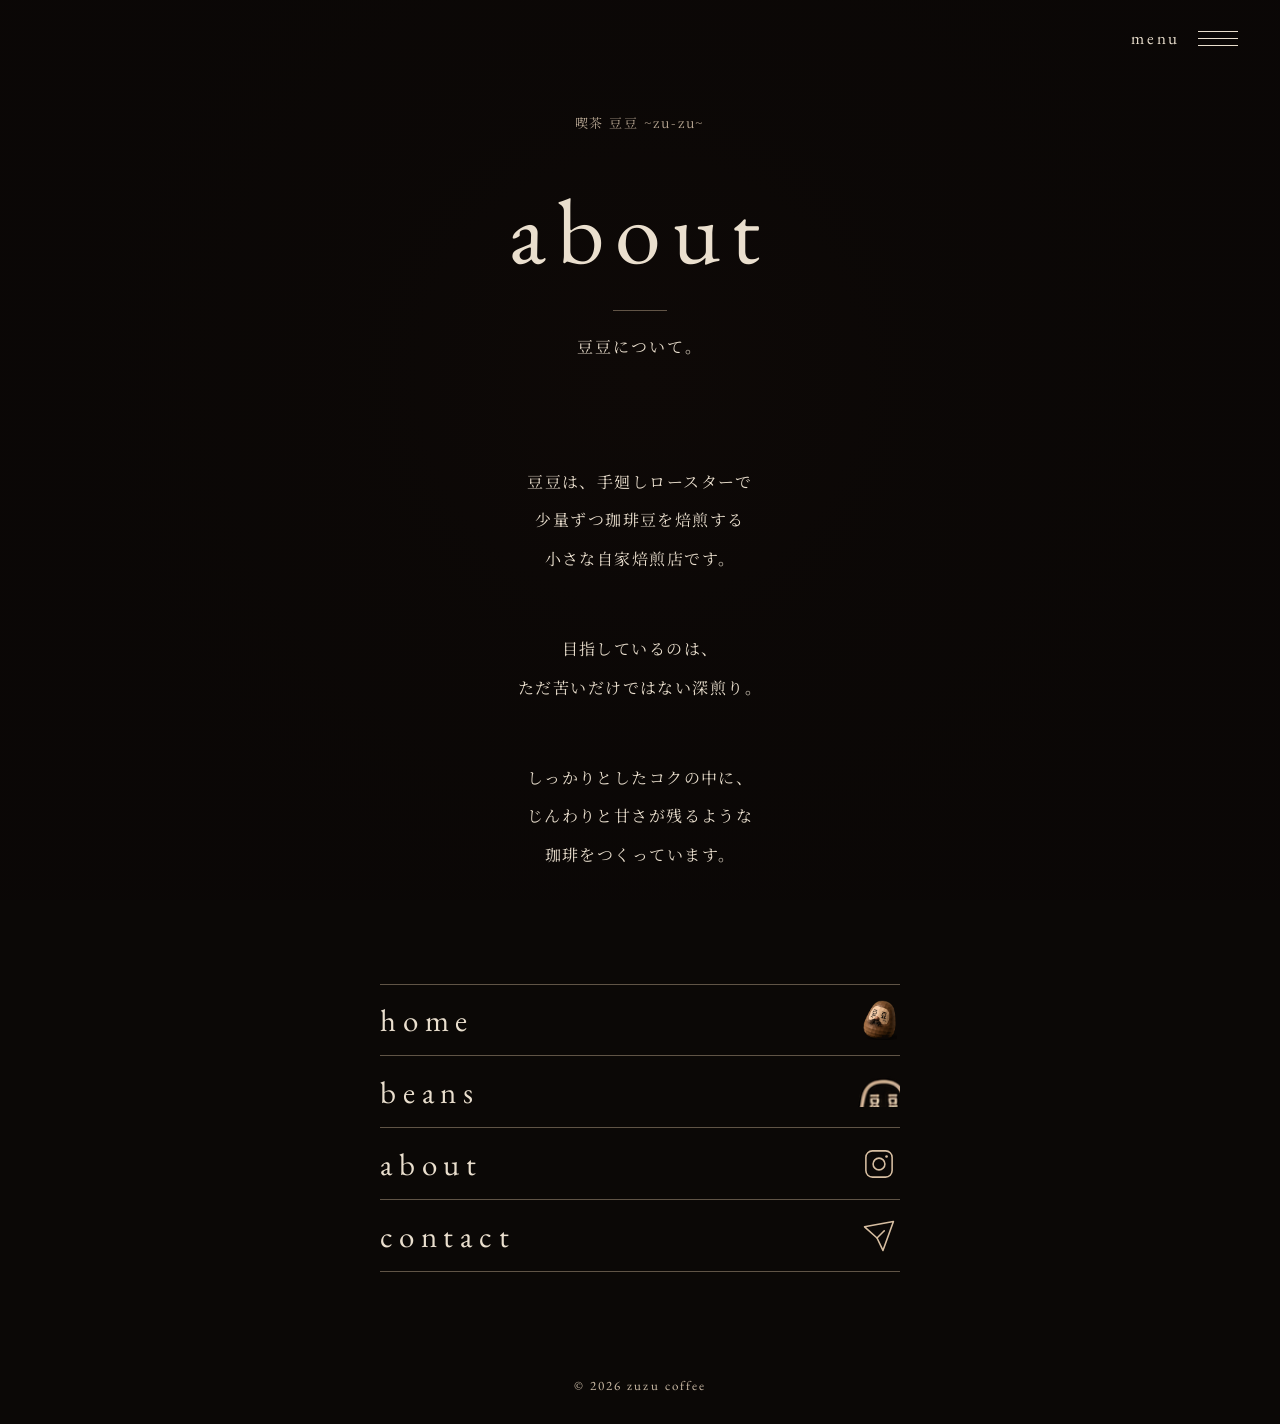
==== about.html @ d0a3226d "Refactor about.html for content and structure Updated the description meta tag and modified the abou" ====
<!DOCTYPE html>
<html lang="ja">

<head>

  <meta charset="UTF-8">

  <meta
    name="viewport"
    content="width=device-width,initial-scale=1"
  >

  <meta
    name="description"
    content="喫茶 豆豆について。"
  >

  <title>about | 喫茶 豆豆 ~zu-zu~</title>

  <link
    rel="preconnect"
    href="https://fonts.googleapis.com"
  >

  <link
    rel="preconnect"
    href="https://fonts.gstatic.com"
    crossorigin
  >

  <link
    href="https://fonts.googleapis.com/css2?family=EB+Garamond:wght@400;500&family=Noto+Serif+JP:wght@400;500&display=swap"
    rel="stylesheet"
  >

  <link
    rel="stylesheet"
    href="style.css"
  >

</head>


<body>


<header>

  <a
    class="menu"
    href="#links"
    aria-label="メニューへ移動"
  >

    <span>menu</span>

    <b></b>
    <b></b>
    <b></b>

  </a>

</header>



<main class="sub-page">


  <section class="page-hero">

    <a
      class="mini-brand"
      href="index.html"
    >

      喫茶 豆豆 ~zu-zu~

    </a>

    <h1>
      about
    </h1>

    <span class="short-line"></span>

    <p>
      豆豆について。
    </p>

  </section>



  <section class="about-content">

    <p>

      豆豆は、手廻しロースターで<br>

      少量ずつ珈琲豆を焙煎する<br>

      小さな自家焙煎店です。

    </p>


    <p>

      目指しているのは、<br>

      ただ苦いだけではない深煎り。

    </p>


    <p>

      しっかりとしたコクの中に、<br>

      じんわりと甘さが残るような<br>

      珈琲をつくっています。

    </p>

  </section>



  <nav
    id="links"
    class="links sub-links"
  >

    <a href="index.html">

      <span>
        home
      </span>

      <img
        src="assets/zuzu-daruma-approved.png"
        alt=""
      >

    </a>


    <a href="beans.html">

      <span>
        beans
      </span>

      <img
        src="assets/icon-beans-approved.png"
        alt=""
      >

    </a>


    <a href="about.html">

      <span>
        about
      </span>

      <img
        src="assets/icon-instagram.svg"
        alt=""
      >

    </a>


    <a href="contact.html">

      <span>
        contact
      </span>

      <img
        src="assets/icon-contact.svg"
        alt=""
      >

    </a>

  </nav>


</main>



<footer>

  © 2026 zuzu coffee

</footer>


</body>

</html>
---- style.css ----
:root{
  --bg:#0b0806;
  --cream:#eadfce;
  --icon:#d7bea1;
  --line:rgba(215,190,161,.42);
  --muted:#ad9a85;
}


*{
  box-sizing:border-box;
}


html{
  scroll-behavior:smooth;
}


body{
  margin:0;

  color:var(--cream);

  background:var(--bg);

  font-family:"Noto Serif JP",serif;
}


body:before{
  content:"";

  position:fixed;

  inset:0;

  pointer-events:none;

  opacity:.13;

  background:
    radial-gradient(
      circle at 50% 42%,
      #26170f 0,
      #130d09 34%,
      #0b0806 70%
    );

  z-index:-1;
}



/* =========================
   HEADER
========================= */

header{
  height:76px;

  position:absolute;

  inset:0 0 auto 0;

  padding:0 42px;

  display:flex;

  justify-content:flex-end;

  align-items:center;

  z-index:10;
}


.menu{
  color:var(--cream);

  text-decoration:none;

  display:grid;

  grid-template-columns:auto 40px;

  grid-template-rows:repeat(3,7px);

  column-gap:18px;

  align-items:center;

  font-family:"EB Garamond",serif;

  font-size:17px;

  letter-spacing:.16em;
}


.menu span{
  grid-row:1/4;
}


.menu b{
  display:block;

  width:40px;

  height:1px;

  background:var(--cream);

  font-weight:400;
}



/* =========================
   HERO
========================= */

.hero{
  height:auto;

  min-height:0;

  display:flex;

  flex-direction:column;

  justify-content:flex-start;

  align-items:center;

  text-align:center;

  padding:105px 24px 0;
}



/* =========================
   BRAND
========================= */

.brand{
  display:flex;

  align-items:baseline;

  gap:18px;

  white-space:nowrap;

  margin-bottom:38px;
}


.kissa{
  font-size:31px;

  letter-spacing:.06em;
}


.mame{
  font-size:70px;

  letter-spacing:-.11em;

  line-height:1;
}


.zuzu{
  font-family:"EB Garamond",serif;

  font-size:32px;

  letter-spacing:.13em;
}



/* =========================
   MASCOT
========================= */

.mascot{
  width:115px;

  height:auto;

  display:block;

  margin:0 0 22px;

  transform-origin:50% 88%;

  cursor:pointer;

  -webkit-tap-highlight-color:transparent;

  user-select:none;

  -webkit-user-select:none;
}



/* =========================
   DARUMA ANIMATION
========================= */

.mascot.is-falling{
  animation:
    daruma-korori
    1.55s
    cubic-bezier(.45,.05,.25,1);
}


@keyframes daruma-korori{

  0%{
    transform:
      translateX(0)
      translateY(0)
      rotate(0deg);
  }


  12%{
    transform:
      translateX(-3px)
      translateY(0)
      rotate(-6deg);
  }


  28%{
    transform:
      translateX(4px)
      translateY(1px)
      rotate(18deg);
  }


  43%{
    transform:
      translateX(18px)
      translateY(7px)
      rotate(76deg);
  }


  58%{
    transform:
      translateX(18px)
      translateY(7px)
      rotate(76deg);
  }


  75%{
    transform:
      translateX(-2px)
      translateY(0)
      rotate(-13deg);
  }


  86%{
    transform:
      translateX(1px)
      translateY(0)
      rotate(6deg);
  }


  94%{
    transform:
      translateX(0)
      translateY(0)
      rotate(-2deg);
  }


  100%{
    transform:
      translateX(0)
      translateY(0)
      rotate(0deg);
  }

}



/* =========================
   HOME TEXT
========================= */

.intro{
  margin:0;

  font-size:21px;

  line-height:1.8;

  letter-spacing:.08em;
}


.short-line{
  display:block;

  width:54px;

  height:1px;

  background:var(--line);

  margin:15px auto;
}


.tag{
  margin:0 0 6px;

  font-size:21px;

  letter-spacing:.1em;
}



/* =========================
   LINKS
========================= */

.links{
  width:min(520px,calc(100% - 44px));

  margin:0 auto 45px;

  padding:0;
}


.links a{
  min-height:72px;

  border-bottom:1px solid var(--line);

  display:flex;

  align-items:center;

  justify-content:space-between;

  color:var(--cream);

  text-decoration:none;
}


.links span{
  font-family:"EB Garamond",serif;

  font-size:31px;

  letter-spacing:.22em;
}


.links img{
  width:42px;

  height:42px;

  object-fit:contain;
}


.links a:first-child img{
  width:40px;

  height:40px;
}


.links .nav-arrow{
  font-size:25px;

  letter-spacing:0;

  color:var(--icon);
}



/* =========================
   FOOTER
========================= */

footer{
  text-align:center;

  padding:0 20px 30px;

  font-family:"EB Garamond",serif;

  letter-spacing:.16em;

  font-size:13px;

  color:#cdbda8;
}



/* ==================================================
   SUB PAGE
================================================== */

.sub-page{
  width:min(920px,calc(100% - 44px));

  margin:0 auto;

  padding:110px 0 60px;
}



/* =========================
   PAGE HERO
========================= */

.page-hero{
  text-align:center;

  margin-bottom:105px;
}


.mini-brand{
  display:inline-block;

  margin-bottom:52px;

  color:#b9a894;

  text-decoration:none;

  font-size:13px;

  letter-spacing:.14em;
}


.page-hero h1{
  margin:0;

  font-family:"EB Garamond",serif;

  font-size:92px;

  font-weight:400;

  line-height:1;

  letter-spacing:.12em;
}


.page-hero .short-line{
  margin:34px auto 24px;
}


.page-hero p{
  margin:0;

  font-size:16px;

  letter-spacing:.12em;
}



/* =========================
   BEAN
========================= */

.bean{
  display:grid;

  grid-template-columns:
    minmax(0,1.05fr)
    minmax(0,.95fr);

  gap:72px;

  align-items:center;

  padding:85px 0;

  border-top:1px solid var(--line);
}


.bean:last-of-type{
  border-bottom:1px solid var(--line);
}



/* =========================
   BEAN IMAGE
========================= */

.bean-visual{
  width:100%;
}


.bean-visual img{
  display:block;

  width:100%;

  aspect-ratio:4 / 5;

  object-fit:cover;
}


.bean-visual-placeholder{
  aspect-ratio:4 / 5;

  display:flex;

  align-items:center;

  justify-content:center;

  border:1px solid var(--line);

  background:
    rgba(255,255,255,.015);
}


.bean-visual-placeholder span{
  font-family:"EB Garamond",serif;

  font-size:15px;

  letter-spacing:.18em;

  color:#76695d;
}



/* =========================
   BEAN TEXT
========================= */

.bean-number{
  margin:0 0 20px;

  font-family:"EB Garamond",serif;

  font-size:14px;

  letter-spacing:.18em;

  color:var(--muted);
}


.bean-content h2{
  margin:0;

  font-size:30px;

  font-weight:400;

  letter-spacing:.08em;
}


.bean-name-en{
  margin:8px 0 0;

  font-family:"EB Garamond",serif;

  font-size:17px;

  letter-spacing:.16em;

  color:var(--muted);
}


.bean-copy{
  margin:38px 0 0;

  font-size:14px;

  line-height:2.15;

  letter-spacing:.08em;
}



/* =========================
   BEAN SPEC
========================= */

.bean-spec{
  margin:38px 0 0;
}


.bean-spec div{
  display:grid;

  grid-template-columns:85px 1fr;

  padding:10px 0;

  border-bottom:1px solid var(--line);
}


.bean-spec div:first-child{
  border-top:1px solid var(--line);
}


.bean-spec dt,
.bean-spec dd{
  margin:0;

  font-family:"EB Garamond",serif;

  font-size:13px;

  letter-spacing:.1em;
}


.bean-spec dt{
  color:var(--muted);
}



/* =========================
   PRICE
========================= */

.bean-price{
  margin:28px 0 0;

  font-family:"EB Garamond",serif;

  font-size:16px;

  letter-spacing:.12em;
}


.coming-soon{
  display:inline-block;

  margin-top:24px;

  font-family:"EB Garamond",serif;

  font-size:15px;

  letter-spacing:.18em;

  color:var(--muted);
}



/* =========================
   ABOUT
========================= */

.about-content{
  width:min(560px,100%);

  margin:0 auto 110px;

  text-align:center;
}


.about-content p{
  margin:0 0 52px;

  font-size:16px;

  line-height:2.4;

  letter-spacing:.09em;
}


.about-divider{
  display:block;

  width:1px;

  height:70px;

  margin:15px auto 52px;

  background:var(--line);
}



/* =========================
   CONTACT
========================= */

.contact-content{
  width:min(560px,100%);

  margin:0 auto 120px;

  text-align:center;
}


.contact-content p{
  margin:0;

  font-size:15px;

  line-height:2.2;

  letter-spacing:.08em;
}


.contact-button{
  display:inline-block;

  margin:48px 0;

  padding:13px 4px;

  color:var(--cream);

  text-decoration:none;

  border-bottom:1px solid var(--cream);

  font-family:"EB Garamond",serif;

  font-size:24px;

  letter-spacing:.2em;
}


.contact-note{
  color:var(--muted);
}



/* =========================
   SUB LINKS
========================= */

.sub-links{
  margin-top:80px;
}


.sub-links a:first-child{
  border-top:1px solid var(--line);
}



/* ==================================================
   SMARTPHONE
================================================== */

@media(max-width:650px){


  /* HEADER */

  header{
    height:58px;

    padding:0 18px;
  }


  .menu{
    grid-template-columns:auto 30px;

    font-size:14px;
  }


  .menu b{
    width:30px;
  }



  /* =========================
     HERO
  ========================= */

  .hero{
    height:auto;

    min-height:0;

    max-height:none;

    justify-content:flex-start;

    padding:68px 18px 0;

    margin:0;
  }



  /* =========================
     BRAND
  ========================= */

  .brand{
    gap:9px;

    margin:0 0 24px;
  }


  .kissa{
    font-size:19px;
  }


  .mame{
    font-size:48px;
  }


  .zuzu{
    font-size:19px;
  }



  /* =========================
     MASCOT
  ========================= */

  .mascot{
    width:88px;

    margin:0 0 16px;
  }



  /* =========================
     HOME TEXT
  ========================= */

  .intro{
    margin:0;

    font-size:15px;

    line-height:1.7;
  }


  .short-line{
    margin:10px auto;
  }


  .tag{
    margin:0 0 12px;

    font-size:15px;
  }



  /* =========================
     LINKS
  ========================= */

  .links{
    width:calc(100% - 36px);

    margin:0 auto 25px;

    padding:0;
  }


  .links a{
    min-height:54px;
  }


  .links span{
    font-size:21px;
  }


  .links img{
    width:31px;

    height:31px;
  }


  .links a:first-child img{
    width:29px;

    height:29px;
  }


  .links .nav-arrow{
    font-size:20px;
  }



  /* =========================
     FOOTER
  ========================= */

  footer{
    padding-bottom:20px;
  }



  /* =========================
     SUB PAGE
  ========================= */

  .sub-page{
    width:calc(100% - 36px);

    padding:78px 0 45px;
  }


  .page-hero{
    margin-bottom:65px;
  }


  .mini-brand{
    margin-bottom:38px;

    font-size:11px;
  }


  .page-hero h1{
    font-size:56px;

    letter-spacing:.08em;
  }


  .page-hero .short-line{
    margin:25px auto 18px;
  }


  .page-hero p{
    font-size:13px;
  }



  /* =========================
     BEANS
  ========================= */

  .bean{
    display:block;

    padding:55px 0;
  }


  .bean-content{
    margin-top:34px;
  }


  .bean-content h2{
    font-size:25px;
  }


  .bean-name-en{
    font-size:15px;
  }


  .bean-copy{
    margin-top:28px;

    font-size:13px;

    line-height:2;
  }


  .bean-spec{
    margin-top:28px;
  }



  /* =========================
     ABOUT
  ========================= */

  .about-content{
    margin-bottom:75px;
  }


  .about-content p{
    margin-bottom:42px;

    font-size:14px;

    line-height:2.25;
  }


  .about-divider{
    height:50px;

    margin-bottom:42px;
  }



  /* =========================
     CONTACT
  ========================= */

  .contact-content{
    margin-bottom:80px;
  }


  .contact-content p{
    font-size:13px;
  }


  .contact-button{
    margin:38px 0;

    font-size:21px;
  }


  .sub-links{
    margin-top:55px;
  }

}



/* =========================
   ACCESSIBILITY
========================= */

@media(prefers-reduced-motion:reduce){

  .mascot.is-falling{
    animation:none;
  }

}
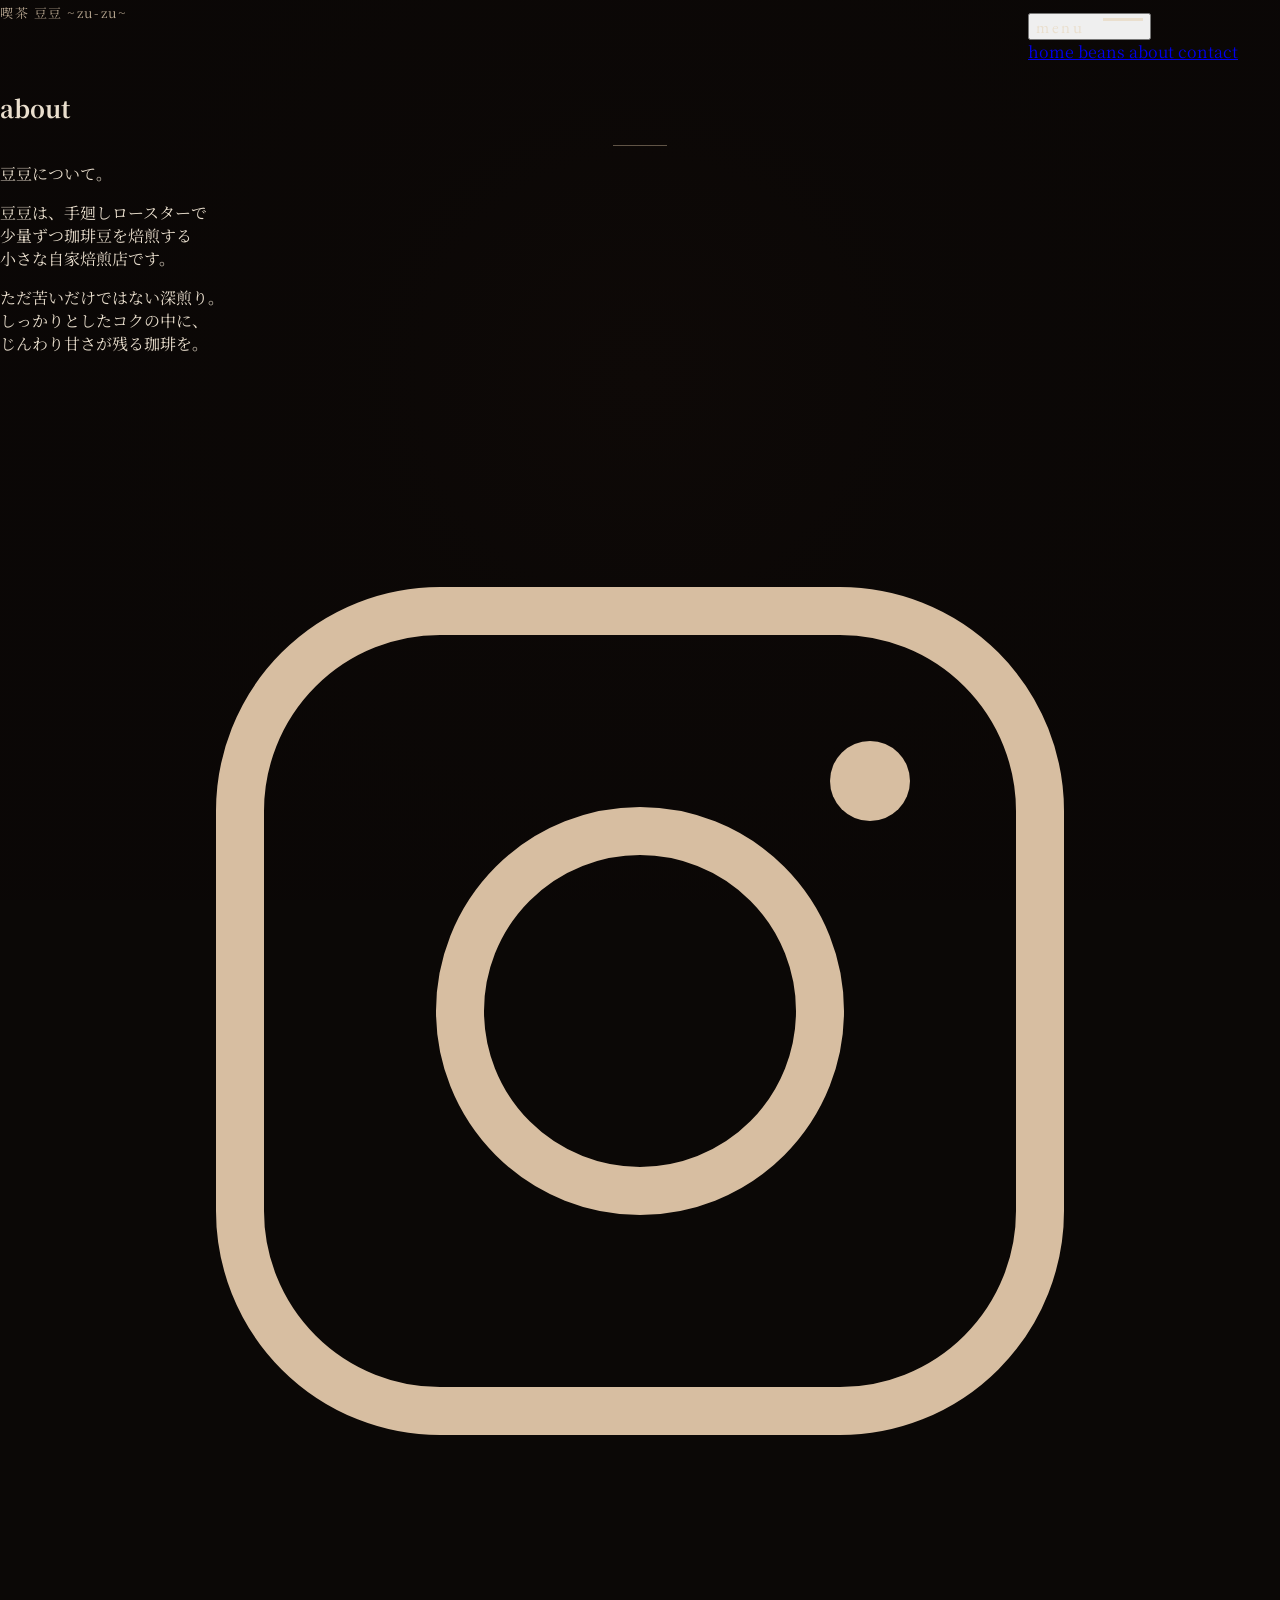
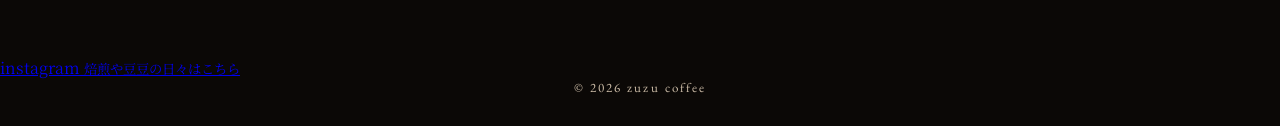
==== commit 5028cdd8: "Refactor about.html for improved structure and semantics" ====
--- a/about.html
+++ b/about.html
@@ -46,36 +46,65 @@
 
 <header>
 
-  <a
-    class="menu"
-    href="#links"
-    aria-label="メニューへ移動"
-  >
-
-    <span>menu</span>
-
-    <b></b>
-    <b></b>
-    <b></b>
-
-  </a>
+  <div class="menu-wrap">
+
+    <button
+      class="menu"
+      type="button"
+      aria-label="メニューを開く"
+      aria-expanded="false"
+    >
+
+      <span>menu</span>
+
+      <i>
+        <b></b>
+        <b></b>
+        <b></b>
+      </i>
+
+    </button>
+
+
+    <nav
+      class="menu-panel"
+      aria-label="サイトメニュー"
+    >
+
+      <a href="index.html">
+        home
+      </a>
+
+      <a href="beans.html">
+        beans
+      </a>
+
+      <a href="about.html">
+        about
+      </a>
+
+      <a href="contact.html">
+        contact
+      </a>
+
+    </nav>
+
+  </div>
 
 </header>
 
 
 
-<main class="sub-page">
-
-
-  <section class="page-hero">
+<main class="compact-page">
+
+
+  <section class="compact-hero">
 
     <a
       class="mini-brand"
       href="index.html"
     >
-
       喫茶 豆豆 ~zu-zu~
-
     </a>
 
     <h1>
@@ -92,7 +121,7 @@
 
 
 
-  <section class="about-content">
+  <section class="about-compact">
 
     <p>
 
@@ -107,88 +136,38 @@
 
     <p>
 
-      目指しているのは、<br>
-
-      ただ苦いだけではない深煎り。
+      ただ苦いだけではない深煎り。<br>
+
+      しっかりとしたコクの中に、<br>
+
+      じんわり甘さが残る珈琲を。
 
     </p>
 
 
-    <p>
-
-      しっかりとしたコクの中に、<br>
-
-      じんわりと甘さが残るような<br>
-
-      珈琲をつくっています。
-
-    </p>
-
-  </section>
-
-
-
-  <nav
-    id="links"
-    class="links sub-links"
-  >
-
-    <a href="index.html">
-
-      <span>
-        home
-      </span>
-
-      <img
-        src="assets/zuzu-daruma-approved.png"
-        alt=""
-      >
-
-    </a>
-
-
-    <a href="beans.html">
-
-      <span>
-        beans
-      </span>
-
-      <img
-        src="assets/icon-beans-approved.png"
-        alt=""
-      >
-
-    </a>
-
-
-    <a href="about.html">
-
-      <span>
-        about
-      </span>
+    <a
+      class="instagram-guide"
+      href="https://www.instagram.com/"
+      target="_blank"
+      rel="noopener"
+    >
 
       <img
         src="assets/icon-instagram.svg"
         alt=""
       >
 
+      <span>
+        instagram
+      </span>
+
+      <small>
+        焙煎や豆豆の日々はこちら
+      </small>
+
     </a>
 
-
-    <a href="contact.html">
-
-      <span>
-        contact
-      </span>
-
-      <img
-        src="assets/icon-contact.svg"
-        alt=""
-      >
-
-    </a>
-
-  </nav>
+  </section>
 
 
 </main>
@@ -202,6 +181,55 @@
 </footer>
 
 
+
+<script>
+
+  const menuWrap =
+    document.querySelector(".menu-wrap");
+
+  const menuButton =
+    document.querySelector(".menu");
+
+
+  menuButton.addEventListener(
+    "click",
+    function () {
+
+      const isOpen =
+        menuWrap.classList.toggle("is-open");
+
+      menuButton.setAttribute(
+        "aria-expanded",
+        isOpen
+      );
+
+    }
+  );
+
+
+  document.addEventListener(
+    "click",
+    function (event) {
+
+      if (!menuWrap.contains(event.target)) {
+
+        menuWrap.classList.remove(
+          "is-open"
+        );
+
+        menuButton.setAttribute(
+          "aria-expanded",
+          "false"
+        );
+
+      }
+
+    }
+  );
+
+</script>
+
+
 </body>
 
 </html>
--- a/style.css
+++ b/style.css
@@ -3,53 +3,37 @@
   --cream:#eadfce;
   --icon:#d7bea1;
   --line:rgba(215,190,161,.42);
-  --muted:#ad9a85;
-}
-
+}
 
 *{
   box-sizing:border-box;
 }
 
-
 html{
   scroll-behavior:smooth;
 }
 
-
 body{
   margin:0;
-
   color:var(--cream);
-
-  background:var(--bg);
-
+  background:#0b0806;
   font-family:"Noto Serif JP",serif;
 }
-
 
 body:before{
   content:"";
-
   position:fixed;
-
   inset:0;
-
   pointer-events:none;
-
   opacity:.13;
-
-  background:
-    radial-gradient(
-      circle at 50% 42%,
-      #26170f 0,
-      #130d09 34%,
-      #0b0806 70%
-    );
-
+  background:radial-gradient(
+    circle at 50% 42%,
+    #26170f 0,
+    #130d09 34%,
+    #0b0806 70%
+  );
   z-index:-1;
 }
-
 
 
 /* =========================
@@ -58,87 +42,57 @@
 
 header{
   height:76px;
-
   position:absolute;
-
   inset:0 0 auto 0;
-
   padding:0 42px;
-
   display:flex;
-
   justify-content:flex-end;
-
   align-items:center;
-
   z-index:10;
 }
-
 
 .menu{
   color:var(--cream);
-
   text-decoration:none;
-
   display:grid;
-
   grid-template-columns:auto 40px;
-
   grid-template-rows:repeat(3,7px);
-
   column-gap:18px;
-
   align-items:center;
-
-  font-family:"EB Garamond",serif;
-
+  font-family:"EB Garamond",serif;
   font-size:17px;
-
   letter-spacing:.16em;
 }
-
 
 .menu span{
   grid-row:1/4;
 }
 
-
 .menu b{
   display:block;
-
   width:40px;
-
   height:1px;
-
   background:var(--cream);
-
   font-weight:400;
 }
 
 
-
 /* =========================
    HERO
 ========================= */
 
 .hero{
-  height:auto;
-
-  min-height:0;
+  height:auto !important;
+  min-height:0 !important;
 
   display:flex;
-
   flex-direction:column;
-
-  justify-content:flex-start;
-
+  justify-content:flex-start !important;
   align-items:center;
-
   text-align:center;
 
-  padding:105px 24px 0;
-}
-
+  padding:105px 24px 0 !important;
+}
 
 
 /* =========================
@@ -147,41 +101,28 @@
 
 .brand{
   display:flex;
-
   align-items:baseline;
-
   gap:18px;
-
   white-space:nowrap;
-
   margin-bottom:38px;
 }
-
 
 .kissa{
   font-size:31px;
-
   letter-spacing:.06em;
 }
-
 
 .mame{
   font-size:70px;
-
   letter-spacing:-.11em;
-
   line-height:1;
 }
 
-
 .zuzu{
   font-family:"EB Garamond",serif;
-
   font-size:32px;
-
   letter-spacing:.13em;
 }
-
 
 
 /* =========================
@@ -190,11 +131,8 @@
 
 .mascot{
   width:115px;
-
   height:auto;
-
   display:block;
-
   margin:0 0 22px;
 
   transform-origin:50% 88%;
@@ -204,23 +142,17 @@
   -webkit-tap-highlight-color:transparent;
 
   user-select:none;
-
   -webkit-user-select:none;
 }
 
 
-
 /* =========================
    DARUMA ANIMATION
 ========================= */
 
 .mascot.is-falling{
-  animation:
-    daruma-korori
-    1.55s
-    cubic-bezier(.45,.05,.25,1);
-}
-
+  animation:daruma-korori 1.55s cubic-bezier(.45,.05,.25,1);
+}
 
 @keyframes daruma-korori{
 
@@ -231,7 +163,6 @@
       rotate(0deg);
   }
 
-
   12%{
     transform:
       translateX(-3px)
@@ -239,7 +170,6 @@
       rotate(-6deg);
   }
 
-
   28%{
     transform:
       translateX(4px)
@@ -247,7 +177,6 @@
       rotate(18deg);
   }
 
-
   43%{
     transform:
       translateX(18px)
@@ -255,7 +184,6 @@
       rotate(76deg);
   }
 
-
   58%{
     transform:
       translateX(18px)
@@ -263,7 +191,6 @@
       rotate(76deg);
   }
 
-
   75%{
     transform:
       translateX(-2px)
@@ -271,7 +198,6 @@
       rotate(-13deg);
   }
 
-
   86%{
     transform:
       translateX(1px)
@@ -279,7 +205,6 @@
       rotate(6deg);
   }
 
-
   94%{
     transform:
       translateX(0)
@@ -287,54 +212,39 @@
       rotate(-2deg);
   }
 
-
   100%{
     transform:
       translateX(0)
       translateY(0)
       rotate(0deg);
   }
-
-}
-
-
-
-/* =========================
-   HOME TEXT
+}
+
+
+/* =========================
+   TEXT
 ========================= */
 
 .intro{
   margin:0;
-
   font-size:21px;
-
   line-height:1.8;
-
   letter-spacing:.08em;
 }
-
 
 .short-line{
   display:block;
-
   width:54px;
-
   height:1px;
-
   background:var(--line);
-
   margin:15px auto;
 }
-
 
 .tag{
   margin:0 0 6px;
-
   font-size:21px;
-
   letter-spacing:.1em;
 }
-
 
 
 /* =========================
@@ -343,63 +253,42 @@
 
 .links{
   width:min(520px,calc(100% - 44px));
-
-  margin:0 auto 45px;
-
-  padding:0;
-}
-
+  margin:0 auto 45px !important;
+  padding:0 !important;
+}
 
 .links a{
   min-height:72px;
-
   border-bottom:1px solid var(--line);
 
   display:flex;
-
   align-items:center;
-
   justify-content:space-between;
 
   color:var(--cream);
-
   text-decoration:none;
 }
 
+.links a:first-child{
+  border-top:0;
+}
 
 .links span{
   font-family:"EB Garamond",serif;
-
   font-size:31px;
-
   letter-spacing:.22em;
 }
-
 
 .links img{
   width:42px;
-
   height:42px;
-
   object-fit:contain;
 }
-
 
 .links a:first-child img{
   width:40px;
-
   height:40px;
 }
-
-
-.links .nav-arrow{
-  font-size:25px;
-
-  letter-spacing:0;
-
-  color:var(--icon);
-}
-
 
 
 /* =========================
@@ -408,32 +297,23 @@
 
 footer{
   text-align:center;
-
   padding:0 20px 30px;
-
-  font-family:"EB Garamond",serif;
-
+  font-family:"EB Garamond",serif;
   letter-spacing:.16em;
-
   font-size:13px;
-
   color:#cdbda8;
 }
 
 
-
 /* ==================================================
-   SUB PAGE
+   SUB PAGES
 ================================================== */
 
 .sub-page{
   width:min(920px,calc(100% - 44px));
-
   margin:0 auto;
-
-  padding:110px 0 60px;
-}
-
+  padding:110px 0 50px;
+}
 
 
 /* =========================
@@ -442,345 +322,228 @@
 
 .page-hero{
   text-align:center;
-
-  margin-bottom:105px;
-}
-
+  margin-bottom:95px;
+}
 
 .mini-brand{
   display:inline-block;
-
-  margin-bottom:52px;
-
-  color:#b9a894;
-
+  margin-bottom:48px;
+
+  color:#b7a690;
   text-decoration:none;
 
   font-size:13px;
-
-  letter-spacing:.14em;
-}
-
+  letter-spacing:.12em;
+}
 
 .page-hero h1{
   margin:0;
 
   font-family:"EB Garamond",serif;
-
-  font-size:92px;
-
+  font-size:90px;
   font-weight:400;
-
   line-height:1;
-
   letter-spacing:.12em;
 }
 
-
 .page-hero .short-line{
-  margin:34px auto 24px;
-}
-
+  margin:30px auto 22px;
+}
 
 .page-hero p{
   margin:0;
-
-  font-size:16px;
-
-  letter-spacing:.12em;
-}
-
-
-
-/* =========================
-   BEAN
+  font-size:15px;
+  letter-spacing:.1em;
+}
+
+
+/* =========================
+   BEANS PAGE
 ========================= */
 
 .bean{
   display:grid;
-
-  grid-template-columns:
-    minmax(0,1.05fr)
-    minmax(0,.95fr);
-
-  gap:72px;
-
+  grid-template-columns:1fr 1fr;
+  gap:70px;
   align-items:center;
 
-  padding:85px 0;
+  padding:80px 0;
 
   border-top:1px solid var(--line);
 }
-
 
 .bean:last-of-type{
   border-bottom:1px solid var(--line);
 }
 
-
-
-/* =========================
-   BEAN IMAGE
-========================= */
-
-.bean-visual{
+.bean-photo-placeholder{
   width:100%;
-}
-
-
-.bean-visual img{
-  display:block;
-
-  width:100%;
-
   aspect-ratio:4 / 5;
 
-  object-fit:cover;
-}
-
-
-.bean-visual-placeholder{
-  aspect-ratio:4 / 5;
+  border:1px solid var(--line);
 
   display:flex;
-
   align-items:center;
-
   justify-content:center;
-
-  border:1px solid var(--line);
-
-  background:
-    rgba(255,255,255,.015);
-}
-
-
-.bean-visual-placeholder span{
-  font-family:"EB Garamond",serif;
-
-  font-size:15px;
-
+}
+
+.bean-photo-placeholder span{
+  font-family:"EB Garamond",serif;
+  font-size:16px;
   letter-spacing:.18em;
-
-  color:#76695d;
-}
-
-
-
-/* =========================
-   BEAN TEXT
-========================= */
+  color:#776b5d;
+}
 
 .bean-number{
-  margin:0 0 20px;
-
-  font-family:"EB Garamond",serif;
-
-  font-size:14px;
-
-  letter-spacing:.18em;
-
-  color:var(--muted);
-}
-
+  margin:0 0 18px;
+
+  font-family:"EB Garamond",serif;
+  font-size:13px;
+  letter-spacing:.16em;
+
+  color:#aa9884;
+}
 
 .bean-content h2{
   margin:0;
-
-  font-size:30px;
-
+  font-size:29px;
   font-weight:400;
-
   letter-spacing:.08em;
 }
 
-
-.bean-name-en{
+.bean-en{
   margin:8px 0 0;
 
   font-family:"EB Garamond",serif;
-
   font-size:17px;
-
-  letter-spacing:.16em;
-
-  color:var(--muted);
-}
-
+  letter-spacing:.14em;
+
+  color:#aa9884;
+}
 
 .bean-copy{
-  margin:38px 0 0;
+  margin:35px 0 0;
 
   font-size:14px;
-
-  line-height:2.15;
-
+  line-height:2.1;
+  letter-spacing:.07em;
+}
+
+.bean-data{
+  margin:35px 0 0;
+}
+
+.bean-data div{
+  display:grid;
+  grid-template-columns:82px 1fr;
+
+  padding:9px 0;
+
+  border-bottom:1px solid var(--line);
+}
+
+.bean-data div:first-child{
+  border-top:1px solid var(--line);
+}
+
+.bean-data dt,
+.bean-data dd{
+  margin:0;
+
+  font-family:"EB Garamond",serif;
+  font-size:13px;
   letter-spacing:.08em;
 }
 
-
-
-/* =========================
-   BEAN SPEC
-========================= */
-
-.bean-spec{
-  margin:38px 0 0;
-}
-
-
-.bean-spec div{
-  display:grid;
-
-  grid-template-columns:85px 1fr;
-
-  padding:10px 0;
-
-  border-bottom:1px solid var(--line);
-}
-
-
-.bean-spec div:first-child{
-  border-top:1px solid var(--line);
-}
-
-
-.bean-spec dt,
-.bean-spec dd{
-  margin:0;
-
-  font-family:"EB Garamond",serif;
-
-  font-size:13px;
-
+.bean-data dt{
+  color:#aa9884;
+}
+
+.bean-price{
+  margin:26px 0 0;
+
+  font-family:"EB Garamond",serif;
+  font-size:16px;
   letter-spacing:.1em;
 }
 
-
-.bean-spec dt{
-  color:var(--muted);
-}
-
-
-
-/* =========================
-   PRICE
-========================= */
-
-.bean-price{
-  margin:28px 0 0;
-
-  font-family:"EB Garamond",serif;
-
-  font-size:16px;
-
-  letter-spacing:.12em;
-}
-
-
-.coming-soon{
-  display:inline-block;
-
-  margin-top:24px;
-
-  font-family:"EB Garamond",serif;
-
-  font-size:15px;
-
-  letter-spacing:.18em;
-
-  color:var(--muted);
-}
-
-
-
-/* =========================
-   ABOUT
+.bean-coming{
+  margin:14px 0 0;
+
+  font-family:"EB Garamond",serif;
+  font-size:14px;
+  letter-spacing:.14em;
+
+  color:#aa9884;
+}
+
+
+/* =========================
+   ABOUT PAGE
 ========================= */
 
 .about-content{
   width:min(560px,100%);
-
   margin:0 auto 110px;
-
   text-align:center;
 }
 
-
 .about-content p{
-  margin:0 0 52px;
+  margin:0 0 50px;
 
   font-size:16px;
-
   line-height:2.4;
-
-  letter-spacing:.09em;
-}
-
-
-.about-divider{
-  display:block;
-
-  width:1px;
-
-  height:70px;
-
-  margin:15px auto 52px;
-
-  background:var(--line);
-}
-
-
-
-/* =========================
-   CONTACT
+  letter-spacing:.08em;
+}
+
+
+/* =========================
+   CONTACT PAGE
 ========================= */
 
 .contact-content{
-  width:min(560px,100%);
-
-  margin:0 auto 120px;
+  width:min(520px,100%);
+  margin:0 auto 110px;
 
   text-align:center;
 }
 
-
-.contact-content p{
-  margin:0;
+.contact-content > p{
+  margin:0 0 45px;
 
   font-size:15px;
-
   line-height:2.2;
-
   letter-spacing:.08em;
 }
 
-
-.contact-button{
-  display:inline-block;
-
-  margin:48px 0;
-
-  padding:13px 4px;
+.contact-link{
+  min-height:72px;
+
+  border-top:1px solid var(--line);
+
+  display:flex;
+  align-items:center;
+  justify-content:space-between;
 
   color:var(--cream);
-
   text-decoration:none;
-
-  border-bottom:1px solid var(--cream);
-
-  font-family:"EB Garamond",serif;
-
-  font-size:24px;
-
-  letter-spacing:.2em;
-}
-
-
-.contact-note{
-  color:var(--muted);
-}
-
+}
+
+.contact-link:last-child{
+  border-bottom:1px solid var(--line);
+}
+
+.contact-link span{
+  font-family:"EB Garamond",serif;
+  font-size:27px;
+  letter-spacing:.18em;
+}
+
+.contact-link img{
+  width:38px;
+  height:38px;
+  object-fit:contain;
+}
 
 
 /* =========================
@@ -788,14 +551,18 @@
 ========================= */
 
 .sub-links{
-  margin-top:80px;
-}
-
+  margin-top:70px !important;
+}
 
 .sub-links a:first-child{
   border-top:1px solid var(--line);
 }
 
+.sub-links a:first-child img{
+  width:40px;
+  height:40px;
+  object-fit:contain;
+}
 
 
 /* ==================================================
@@ -804,302 +571,208 @@
 
 @media(max-width:650px){
 
-
-  /* HEADER */
-
   header{
     height:58px;
-
     padding:0 18px;
   }
-
 
   .menu{
     grid-template-columns:auto 30px;
-
     font-size:14px;
   }
-
 
   .menu b{
     width:30px;
   }
 
 
-
-  /* =========================
-     HERO
-  ========================= */
+  /* HERO */
 
   .hero{
-    height:auto;
-
-    min-height:0;
-
-    max-height:none;
-
-    justify-content:flex-start;
-
-    padding:68px 18px 0;
-
-    margin:0;
-  }
-
-
-
-  /* =========================
-     BRAND
-  ========================= */
+    height:auto !important;
+    min-height:0 !important;
+    max-height:none !important;
+
+    justify-content:flex-start !important;
+
+    padding:68px 18px 0 !important;
+    margin:0 !important;
+  }
+
+
+  /* BRAND */
 
   .brand{
     gap:9px;
-
-    margin:0 0 24px;
-  }
-
+    margin:0 0 24px !important;
+  }
 
   .kissa{
     font-size:19px;
   }
 
-
   .mame{
     font-size:48px;
   }
 
-
   .zuzu{
     font-size:19px;
   }
 
 
-
-  /* =========================
-     MASCOT
-  ========================= */
+  /* MASCOT */
 
   .mascot{
     width:88px;
-
-    margin:0 0 16px;
-  }
-
-
-
-  /* =========================
-     HOME TEXT
-  ========================= */
+    margin:0 0 16px !important;
+  }
+
+
+  /* TEXT */
 
   .intro{
-    margin:0;
-
+    margin:0 !important;
     font-size:15px;
-
     line-height:1.7;
   }
 
-
   .short-line{
-    margin:10px auto;
-  }
-
+    margin:10px auto !important;
+  }
 
   .tag{
-    margin:0 0 12px;
-
+    margin:0 0 12px !important;
     font-size:15px;
   }
 
 
-
-  /* =========================
-     LINKS
-  ========================= */
+  /* LINKS */
 
   .links{
     width:calc(100% - 36px);
-
-    margin:0 auto 25px;
-
-    padding:0;
-  }
-
+    margin:0 auto 25px !important;
+    padding:0 !important;
+  }
 
   .links a{
     min-height:54px;
   }
 
-
   .links span{
     font-size:21px;
   }
 
-
   .links img{
     width:31px;
-
     height:31px;
   }
-
 
   .links a:first-child img{
     width:29px;
-
     height:29px;
   }
 
 
-  .links .nav-arrow{
-    font-size:20px;
-  }
-
-
-
-  /* =========================
-     FOOTER
-  ========================= */
+  /* FOOTER */
 
   footer{
     padding-bottom:20px;
   }
 
 
-
-  /* =========================
-     SUB PAGE
-  ========================= */
+  /* SUB PAGE */
 
   .sub-page{
     width:calc(100% - 36px);
-
-    padding:78px 0 45px;
-  }
-
+    padding:76px 0 40px;
+  }
 
   .page-hero{
-    margin-bottom:65px;
-  }
-
+    margin-bottom:58px;
+  }
 
   .mini-brand{
-    margin-bottom:38px;
-
+    margin-bottom:35px;
     font-size:11px;
   }
 
-
   .page-hero h1{
-    font-size:56px;
-
-    letter-spacing:.08em;
-  }
-
+    font-size:55px;
+  }
 
   .page-hero .short-line{
-    margin:25px auto 18px;
-  }
-
+    margin:22px auto 16px !important;
+  }
 
   .page-hero p{
     font-size:13px;
   }
 
 
-
-  /* =========================
-     BEANS
-  ========================= */
+  /* BEANS */
 
   .bean{
     display:block;
-
-    padding:55px 0;
-  }
-
+    padding:52px 0;
+  }
 
   .bean-content{
-    margin-top:34px;
-  }
-
+    margin-top:32px;
+  }
 
   .bean-content h2{
-    font-size:25px;
-  }
-
-
-  .bean-name-en{
-    font-size:15px;
-  }
-
+    font-size:24px;
+  }
 
   .bean-copy{
-    margin-top:28px;
-
+    margin-top:27px;
     font-size:13px;
-
     line-height:2;
   }
 
-
-  .bean-spec{
-    margin-top:28px;
-  }
-
-
-
-  /* =========================
-     ABOUT
-  ========================= */
+  .bean-data{
+    margin-top:27px;
+  }
+
+
+  /* ABOUT */
 
   .about-content{
     margin-bottom:75px;
   }
 
-
   .about-content p{
-    margin-bottom:42px;
-
+    margin-bottom:40px;
     font-size:14px;
-
     line-height:2.25;
   }
 
 
-  .about-divider{
-    height:50px;
-
-    margin-bottom:42px;
-  }
-
-
-
-  /* =========================
-     CONTACT
-  ========================= */
+  /* CONTACT */
 
   .contact-content{
-    margin-bottom:80px;
-  }
-
-
-  .contact-content p{
+    margin-bottom:75px;
+  }
+
+  .contact-content > p{
     font-size:13px;
-  }
-
-
-  .contact-button{
-    margin:38px 0;
-
+    margin-bottom:35px;
+  }
+
+  .contact-link{
+    min-height:58px;
+  }
+
+  .contact-link span{
     font-size:21px;
   }
 
-
-  .sub-links{
-    margin-top:55px;
-  }
-
-}
-
+  .contact-link img{
+    width:31px;
+    height:31px;
+  }
+
+}
 
 
 /* =========================
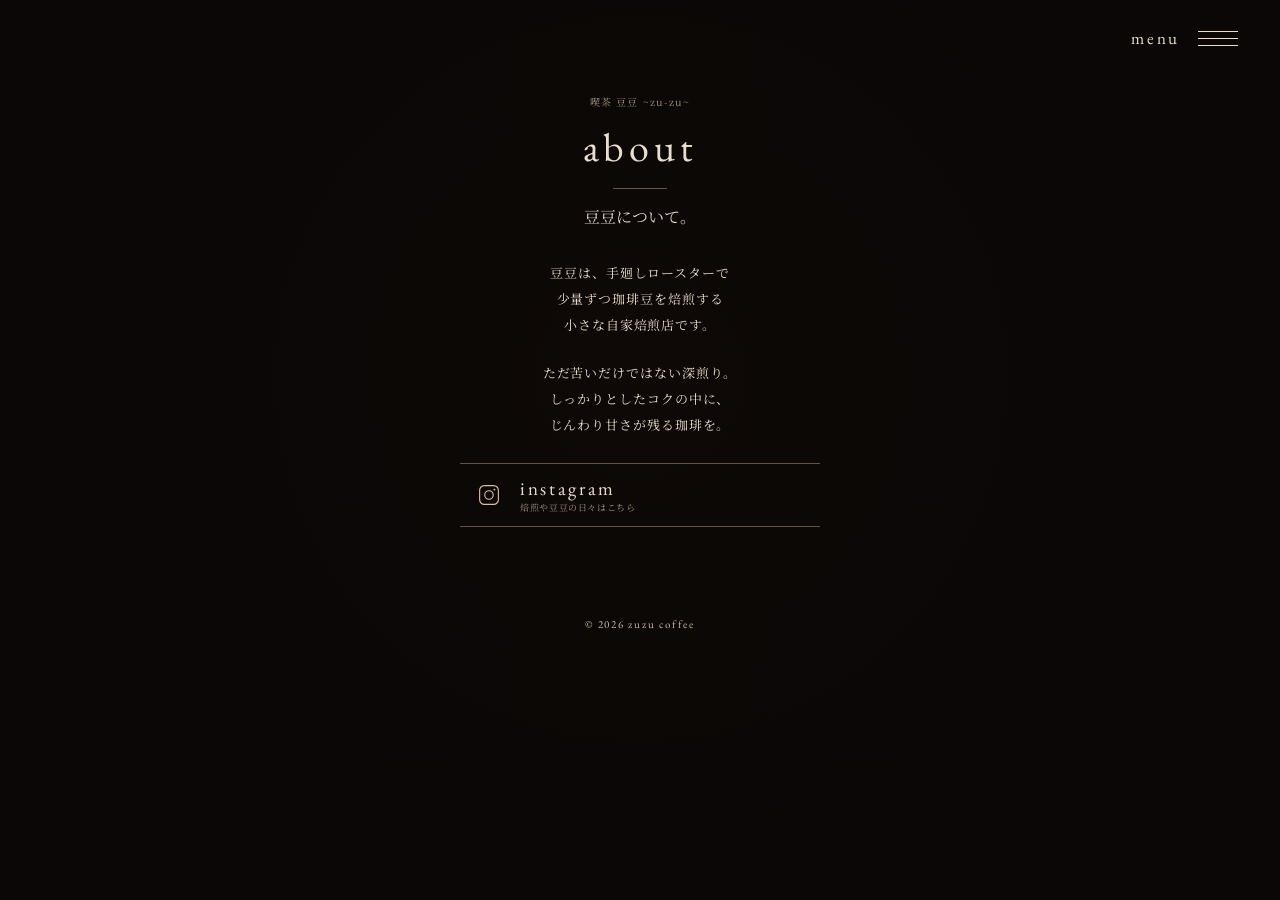
==== commit fc035bfc: "Refactor menu structure to use details and summary" ====
--- a/about.html
+++ b/about.html
@@ -46,30 +46,24 @@
 
 <header>
 
-  <div class="menu-wrap">
-
-    <button
-      class="menu"
-      type="button"
-      aria-label="メニューを開く"
-      aria-expanded="false"
-    >
-
-      <span>menu</span>
-
-      <i>
-        <b></b>
-        <b></b>
-        <b></b>
-      </i>
-
-    </button>
-
-
-    <nav
-      class="menu-panel"
-      aria-label="サイトメニュー"
-    >
+  <details class="site-menu">
+
+    <summary>
+
+      <span class="menu-word">
+        menu
+      </span>
+
+      <span class="hamburger">
+        <i></i>
+        <i></i>
+        <i></i>
+      </span>
+
+    </summary>
+
+
+    <nav class="menu-dropdown">
 
       <a href="index.html">
         home
@@ -89,7 +83,7 @@
 
     </nav>
 
-  </div>
+  </details>
 
 </header>
 
--- a/style.css
+++ b/style.css
@@ -3,136 +3,291 @@
   --cream:#eadfce;
   --icon:#d7bea1;
   --line:rgba(215,190,161,.42);
-}
+  --muted:#aa9884;
+}
+
+
+/* ==================================================
+   RESET
+================================================== */
 
 *{
   box-sizing:border-box;
 }
 
+
 html{
   scroll-behavior:smooth;
 }
 
+
 body{
   margin:0;
+
   color:var(--cream);
-  background:#0b0806;
+
+  background:var(--bg);
+
   font-family:"Noto Serif JP",serif;
 }
+
 
 body:before{
   content:"";
+
   position:fixed;
+
   inset:0;
+
   pointer-events:none;
+
   opacity:.13;
-  background:radial-gradient(
-    circle at 50% 42%,
-    #26170f 0,
-    #130d09 34%,
-    #0b0806 70%
-  );
+
+  background:
+    radial-gradient(
+      circle at 50% 42%,
+      #26170f 0,
+      #130d09 34%,
+      #0b0806 70%
+    );
+
   z-index:-1;
 }
 
 
-/* =========================
+
+/* ==================================================
    HEADER
-========================= */
+================================================== */
 
 header{
+  position:absolute;
+
+  top:0;
+  left:0;
+  right:0;
+
   height:76px;
-  position:absolute;
-  inset:0 0 auto 0;
+
   padding:0 42px;
+
   display:flex;
+
   justify-content:flex-end;
   align-items:center;
-  z-index:10;
-}
-
-.menu{
+
+  z-index:1000;
+}
+
+
+
+/* ==================================================
+   COMMON MENU
+================================================== */
+
+.site-menu{
+  position:relative;
+}
+
+
+.site-menu summary{
+  list-style:none;
+
+  display:flex;
+
+  align-items:center;
+
+  gap:18px;
+
+  padding:10px 0;
+
   color:var(--cream);
-  text-decoration:none;
-  display:grid;
-  grid-template-columns:auto 40px;
-  grid-template-rows:repeat(3,7px);
-  column-gap:18px;
-  align-items:center;
+
+  cursor:pointer;
+
+  user-select:none;
+
   font-family:"EB Garamond",serif;
+
   font-size:17px;
+
   letter-spacing:.16em;
 }
 
-.menu span{
-  grid-row:1/4;
-}
-
-.menu b{
+
+.site-menu summary::-webkit-details-marker{
+  display:none;
+}
+
+
+.menu-word{
   display:block;
+}
+
+
+.hamburger{
+  width:40px;
+
+  display:flex;
+
+  flex-direction:column;
+
+  gap:6px;
+}
+
+
+.hamburger i{
+  display:block;
+
   width:40px;
   height:1px;
+
   background:var(--cream);
-  font-weight:400;
-}
-
-
-/* =========================
-   HERO
-========================= */
+}
+
+
+/* dropdown */
+
+.menu-dropdown{
+  position:absolute;
+
+  top:44px;
+  right:0;
+
+  width:145px;
+
+  padding:8px 14px;
+
+  background:rgba(11,8,6,.98);
+
+  border:1px solid var(--line);
+
+  box-shadow:
+    0 12px 30px
+    rgba(0,0,0,.28);
+}
+
+
+.menu-dropdown a{
+  display:block;
+
+  padding:7px 2px;
+
+  color:var(--cream);
+
+  text-decoration:none;
+
+  text-align:right;
+
+  font-family:"EB Garamond",serif;
+
+  font-size:17px;
+
+  line-height:1.2;
+
+  letter-spacing:.14em;
+}
+
+
+.menu-dropdown a:hover{
+  opacity:.55;
+}
+
+
+/* PCではカーソルを置くだけでも表示 */
+
+@media(hover:hover){
+
+  .site-menu:not([open]) .menu-dropdown{
+    display:none;
+  }
+
+
+  .site-menu:hover .menu-dropdown{
+    display:block;
+  }
+
+}
+
+
+
+/* ==================================================
+   HOME HERO
+================================================== */
 
 .hero{
   height:auto !important;
   min-height:0 !important;
 
   display:flex;
+
   flex-direction:column;
+
   justify-content:flex-start !important;
+
   align-items:center;
+
   text-align:center;
 
   padding:105px 24px 0 !important;
 }
 
 
-/* =========================
+
+/* ==================================================
    BRAND
-========================= */
+================================================== */
 
 .brand{
   display:flex;
+
   align-items:baseline;
+
   gap:18px;
+
   white-space:nowrap;
+
   margin-bottom:38px;
 }
+
 
 .kissa{
   font-size:31px;
+
   letter-spacing:.06em;
 }
+
 
 .mame{
   font-size:70px;
+
   letter-spacing:-.11em;
+
   line-height:1;
 }
+
 
 .zuzu{
   font-family:"EB Garamond",serif;
+
   font-size:32px;
+
   letter-spacing:.13em;
 }
 
 
-/* =========================
-   MASCOT
-========================= */
+
+/* ==================================================
+   DARUMA
+================================================== */
 
 .mascot{
   width:115px;
+
   height:auto;
+
   display:block;
+
   margin:0 0 22px;
 
   transform-origin:50% 88%;
@@ -142,17 +297,18 @@
   -webkit-tap-highlight-color:transparent;
 
   user-select:none;
+
   -webkit-user-select:none;
 }
 
 
-/* =========================
-   DARUMA ANIMATION
-========================= */
-
 .mascot.is-falling{
-  animation:daruma-korori 1.55s cubic-bezier(.45,.05,.25,1);
-}
+  animation:
+    daruma-korori
+    1.55s
+    cubic-bezier(.45,.05,.25,1);
+}
+
 
 @keyframes daruma-korori{
 
@@ -218,352 +374,581 @@
       translateY(0)
       rotate(0deg);
   }
-}
-
-
-/* =========================
-   TEXT
-========================= */
+
+}
+
+
+
+/* ==================================================
+   HOME TEXT
+================================================== */
 
 .intro{
   margin:0;
+
   font-size:21px;
+
   line-height:1.8;
+
   letter-spacing:.08em;
 }
+
 
 .short-line{
   display:block;
+
   width:54px;
+
   height:1px;
+
+  margin:15px auto;
+
   background:var(--line);
-  margin:15px auto;
-}
+}
+
 
 .tag{
   margin:0 0 6px;
+
   font-size:21px;
+
   letter-spacing:.1em;
 }
 
 
-/* =========================
-   LINKS
-========================= */
+
+/* ==================================================
+   HOME LINKS
+================================================== */
 
 .links{
-  width:min(520px,calc(100% - 44px));
+  width:min(
+    520px,
+    calc(100% - 44px)
+  );
+
   margin:0 auto 45px !important;
+
   padding:0 !important;
 }
+
 
 .links a{
   min-height:72px;
+
   border-bottom:1px solid var(--line);
 
   display:flex;
+
   align-items:center;
+
   justify-content:space-between;
 
   color:var(--cream);
+
   text-decoration:none;
 }
 
-.links a:first-child{
-  border-top:0;
-}
 
 .links span{
   font-family:"EB Garamond",serif;
+
   font-size:31px;
+
   letter-spacing:.22em;
 }
 
+
 .links img{
-  width:42px;
-  height:42px;
+  display:block;
+
+  width:42px !important;
+  height:42px !important;
+
+  max-width:42px !important;
+  max-height:42px !important;
+
   object-fit:contain;
 }
 
+
 .links a:first-child img{
-  width:40px;
-  height:40px;
-}
-
-
-/* =========================
+  width:40px !important;
+  height:40px !important;
+}
+
+
+
+/* ==================================================
+   BEANS PAGE
+================================================== */
+
+.beans-page{
+  width:min(
+    1120px,
+    calc(100% - 70px)
+  );
+
+  margin:0 auto;
+
+  padding:
+    82px
+    0
+    20px;
+}
+
+
+
+/* small heading */
+
+.beans-head{
+  margin-bottom:18px;
+
+  padding-bottom:12px;
+
+  border-bottom:1px solid var(--line);
+}
+
+
+.beans-home{
+  display:block;
+
+  margin:0 0 6px;
+
+  color:var(--muted);
+
+  text-decoration:none;
+
+  font-size:10px;
+
+  letter-spacing:.13em;
+}
+
+
+.beans-heading{
+  display:flex;
+
+  align-items:center;
+
+  gap:14px;
+}
+
+
+.beans-heading h1{
+  margin:0;
+
+  font-family:"EB Garamond",serif;
+
+  font-size:26px;
+
+  font-weight:400;
+
+  line-height:1;
+
+  letter-spacing:.14em;
+}
+
+
+.beans-heading > span{
+  width:30px;
+
+  height:1px;
+
+  background:var(--line);
+}
+
+
+.beans-heading p{
+  margin:0;
+
+  font-size:10px;
+
+  letter-spacing:.09em;
+}
+
+
+
+/* ==================================================
+   PRODUCTS
+================================================== */
+
+.beans-products{
+  display:grid;
+
+  grid-template-columns:
+    repeat(2,minmax(0,1fr));
+
+  gap:18px;
+}
+
+
+.bean-product{
+  height:430px;
+
+  min-width:0;
+
+  display:grid;
+
+  grid-template-columns:
+    42%
+    58%;
+
+  border:1px solid var(--line);
+}
+
+
+.bean-photo{
+  min-width:0;
+
+  border-right:1px solid var(--line);
+
+  display:flex;
+
+  justify-content:center;
+
+  align-items:center;
+
+  font-family:"EB Garamond",serif;
+
+  font-size:13px;
+
+  letter-spacing:.15em;
+
+  color:#756858;
+}
+
+
+.bean-info{
+  min-width:0;
+
+  padding:24px;
+
+  display:flex;
+
+  flex-direction:column;
+
+  justify-content:center;
+}
+
+
+.bean-no{
+  margin:0 0 10px;
+
+  color:var(--muted);
+
+  font-family:"EB Garamond",serif;
+
+  font-size:11px;
+
+  letter-spacing:.16em;
+}
+
+
+.bean-info h2{
+  margin:0;
+
+  font-size:22px;
+
+  font-weight:400;
+
+  line-height:1.3;
+
+  letter-spacing:.06em;
+}
+
+
+.bean-en{
+  margin:5px 0 0;
+
+  color:var(--muted);
+
+  font-family:"EB Garamond",serif;
+
+  font-size:14px;
+
+  letter-spacing:.11em;
+}
+
+
+.bean-description{
+  margin:20px 0;
+
+  font-size:12px;
+
+  line-height:1.8;
+
+  letter-spacing:.05em;
+}
+
+
+.bean-spec{
+  margin:0;
+
+  border-top:1px solid var(--line);
+}
+
+
+.bean-spec div{
+  display:grid;
+
+  grid-template-columns:
+    65px
+    minmax(0,1fr);
+
+  padding:6px 0;
+
+  border-bottom:1px solid var(--line);
+}
+
+
+.bean-spec dt,
+.bean-spec dd{
+  margin:0;
+
+  font-family:"EB Garamond",serif;
+
+  font-size:11px;
+
+  letter-spacing:.05em;
+}
+
+
+.bean-spec dt{
+  color:var(--muted);
+}
+
+
+.bean-price{
+  margin:15px 0 0;
+
+  font-family:"EB Garamond",serif;
+
+  font-size:13px;
+
+  letter-spacing:.1em;
+}
+
+
+
+/* ==================================================
+   ABOUT
+================================================== */
+
+.about-content,
+.about-compact{
+  width:min(540px,100%);
+
+  margin:0 auto 60px;
+
+  text-align:center;
+}
+
+
+.about-content p,
+.about-compact > p{
+  margin:0 0 22px;
+
+  font-size:13px;
+
+  line-height:2;
+
+  letter-spacing:.07em;
+}
+
+
+.instagram-guide{
+  width:min(360px,100%);
+
+  margin:25px auto 0;
+
+  padding:12px 14px;
+
+  border-top:1px solid var(--line);
+
+  border-bottom:1px solid var(--line);
+
+  display:grid;
+
+  grid-template-columns:
+    32px
+    1fr;
+
+  column-gap:14px;
+
+  align-items:center;
+
+  color:var(--cream);
+
+  text-decoration:none;
+
+  text-align:left;
+}
+
+
+.instagram-guide img{
+  grid-row:1 / 3;
+
+  width:30px !important;
+  height:30px !important;
+
+  max-width:30px !important;
+  max-height:30px !important;
+
+  object-fit:contain;
+}
+
+
+.instagram-guide span{
+  font-family:"EB Garamond",serif;
+
+  font-size:19px;
+
+  letter-spacing:.14em;
+}
+
+
+.instagram-guide small{
+  color:var(--muted);
+
+  font-size:9px;
+
+  letter-spacing:.07em;
+}
+
+
+
+/* ==================================================
+   CONTACT
+================================================== */
+
+.contact-content,
+.contact-compact{
+  width:min(430px,100%);
+
+  margin:0 auto 60px;
+
+  text-align:center;
+}
+
+
+.contact-row,
+.contact-link{
+  min-height:58px;
+
+  padding:0 10px;
+
+  border-top:1px solid var(--line);
+
+  display:flex;
+
+  align-items:center;
+
+  justify-content:space-between;
+
+  color:var(--cream);
+
+  text-decoration:none;
+}
+
+
+.contact-row:last-child,
+.contact-link:last-child{
+  border-bottom:1px solid var(--line);
+}
+
+
+.contact-row img,
+.contact-link img{
+  display:block !important;
+
+  width:30px !important;
+  height:30px !important;
+
+  min-width:30px !important;
+  min-height:30px !important;
+
+  max-width:30px !important;
+  max-height:30px !important;
+
+  object-fit:contain !important;
+}
+
+
+
+/* ==================================================
+   GENERIC SUB PAGE
+================================================== */
+
+.sub-page,
+.compact-page{
+  width:min(
+    900px,
+    calc(100% - 44px)
+  );
+
+  margin:0 auto;
+
+  padding:88px 0 30px;
+}
+
+
+.page-hero,
+.compact-hero{
+  text-align:center;
+
+  margin-bottom:32px;
+}
+
+
+.mini-brand{
+  display:inline-block;
+
+  margin-bottom:12px;
+
+  color:var(--muted);
+
+  text-decoration:none;
+
+  font-size:10px;
+
+  letter-spacing:.12em;
+}
+
+
+.page-hero h1,
+.compact-hero h1{
+  margin:0;
+
+  font-family:"EB Garamond",serif;
+
+  font-size:40px;
+
+  font-weight:400;
+
+  letter-spacing:.12em;
+}
+
+
+
+/* ==================================================
    FOOTER
-========================= */
+================================================== */
 
 footer{
   text-align:center;
-  padding:0 20px 30px;
+
+  padding:0 20px 18px;
+
   font-family:"EB Garamond",serif;
+
   letter-spacing:.16em;
-  font-size:13px;
+
+  font-size:11px;
+
   color:#cdbda8;
 }
 
 
-/* ==================================================
-   SUB PAGES
-================================================== */
-
-.sub-page{
-  width:min(920px,calc(100% - 44px));
-  margin:0 auto;
-  padding:110px 0 50px;
-}
-
-
-/* =========================
-   PAGE HERO
-========================= */
-
-.page-hero{
-  text-align:center;
-  margin-bottom:95px;
-}
-
-.mini-brand{
-  display:inline-block;
-  margin-bottom:48px;
-
-  color:#b7a690;
-  text-decoration:none;
-
-  font-size:13px;
-  letter-spacing:.12em;
-}
-
-.page-hero h1{
-  margin:0;
-
-  font-family:"EB Garamond",serif;
-  font-size:90px;
-  font-weight:400;
-  line-height:1;
-  letter-spacing:.12em;
-}
-
-.page-hero .short-line{
-  margin:30px auto 22px;
-}
-
-.page-hero p{
-  margin:0;
-  font-size:15px;
-  letter-spacing:.1em;
-}
-
-
-/* =========================
-   BEANS PAGE
-========================= */
-
-.bean{
-  display:grid;
-  grid-template-columns:1fr 1fr;
-  gap:70px;
-  align-items:center;
-
-  padding:80px 0;
-
-  border-top:1px solid var(--line);
-}
-
-.bean:last-of-type{
-  border-bottom:1px solid var(--line);
-}
-
-.bean-photo-placeholder{
-  width:100%;
-  aspect-ratio:4 / 5;
-
-  border:1px solid var(--line);
-
-  display:flex;
-  align-items:center;
-  justify-content:center;
-}
-
-.bean-photo-placeholder span{
-  font-family:"EB Garamond",serif;
-  font-size:16px;
-  letter-spacing:.18em;
-  color:#776b5d;
-}
-
-.bean-number{
-  margin:0 0 18px;
-
-  font-family:"EB Garamond",serif;
-  font-size:13px;
-  letter-spacing:.16em;
-
-  color:#aa9884;
-}
-
-.bean-content h2{
-  margin:0;
-  font-size:29px;
-  font-weight:400;
-  letter-spacing:.08em;
-}
-
-.bean-en{
-  margin:8px 0 0;
-
-  font-family:"EB Garamond",serif;
-  font-size:17px;
-  letter-spacing:.14em;
-
-  color:#aa9884;
-}
-
-.bean-copy{
-  margin:35px 0 0;
-
-  font-size:14px;
-  line-height:2.1;
-  letter-spacing:.07em;
-}
-
-.bean-data{
-  margin:35px 0 0;
-}
-
-.bean-data div{
-  display:grid;
-  grid-template-columns:82px 1fr;
-
-  padding:9px 0;
-
-  border-bottom:1px solid var(--line);
-}
-
-.bean-data div:first-child{
-  border-top:1px solid var(--line);
-}
-
-.bean-data dt,
-.bean-data dd{
-  margin:0;
-
-  font-family:"EB Garamond",serif;
-  font-size:13px;
-  letter-spacing:.08em;
-}
-
-.bean-data dt{
-  color:#aa9884;
-}
-
-.bean-price{
-  margin:26px 0 0;
-
-  font-family:"EB Garamond",serif;
-  font-size:16px;
-  letter-spacing:.1em;
-}
-
-.bean-coming{
-  margin:14px 0 0;
-
-  font-family:"EB Garamond",serif;
-  font-size:14px;
-  letter-spacing:.14em;
-
-  color:#aa9884;
-}
-
-
-/* =========================
-   ABOUT PAGE
-========================= */
-
-.about-content{
-  width:min(560px,100%);
-  margin:0 auto 110px;
-  text-align:center;
-}
-
-.about-content p{
-  margin:0 0 50px;
-
-  font-size:16px;
-  line-height:2.4;
-  letter-spacing:.08em;
-}
-
-
-/* =========================
-   CONTACT PAGE
-========================= */
-
-.contact-content{
-  width:min(520px,100%);
-  margin:0 auto 110px;
-
-  text-align:center;
-}
-
-.contact-content > p{
-  margin:0 0 45px;
-
-  font-size:15px;
-  line-height:2.2;
-  letter-spacing:.08em;
-}
-
-.contact-link{
-  min-height:72px;
-
-  border-top:1px solid var(--line);
-
-  display:flex;
-  align-items:center;
-  justify-content:space-between;
-
-  color:var(--cream);
-  text-decoration:none;
-}
-
-.contact-link:last-child{
-  border-bottom:1px solid var(--line);
-}
-
-.contact-link span{
-  font-family:"EB Garamond",serif;
-  font-size:27px;
-  letter-spacing:.18em;
-}
-
-.contact-link img{
-  width:38px;
-  height:38px;
-  object-fit:contain;
-}
-
-
-/* =========================
-   SUB LINKS
-========================= */
-
-.sub-links{
-  margin-top:70px !important;
-}
-
-.sub-links a:first-child{
-  border-top:1px solid var(--line);
-}
-
-.sub-links a:first-child img{
-  width:40px;
-  height:40px;
-  object-fit:contain;
-}
-
 
 /* ==================================================
    SMARTPHONE
@@ -571,213 +956,304 @@
 
 @media(max-width:650px){
 
+
+  /* HEADER */
+
   header{
-    height:58px;
-    padding:0 18px;
-  }
-
-  .menu{
-    grid-template-columns:auto 30px;
+    height:54px;
+
+    padding:0 16px;
+  }
+
+
+  .site-menu summary{
+    gap:11px;
+
     font-size:14px;
   }
 
-  .menu b{
-    width:30px;
-  }
-
-
-  /* HERO */
+
+  .hamburger{
+    width:29px;
+
+    gap:5px;
+  }
+
+
+  .hamburger i{
+    width:29px;
+  }
+
+
+  .menu-dropdown{
+    top:37px;
+
+    width:120px;
+
+    padding:7px 10px;
+  }
+
+
+  .menu-dropdown a{
+    padding:6px 1px;
+
+    font-size:15px;
+  }
+
+
+
+  /* HOME */
 
   .hero{
-    height:auto !important;
-    min-height:0 !important;
-    max-height:none !important;
-
-    justify-content:flex-start !important;
-
     padding:68px 18px 0 !important;
-    margin:0 !important;
-  }
-
-
-  /* BRAND */
+  }
+
 
   .brand{
     gap:9px;
-    margin:0 0 24px !important;
-  }
+
+    margin-bottom:24px;
+  }
+
 
   .kissa{
     font-size:19px;
   }
 
+
   .mame{
     font-size:48px;
   }
 
+
   .zuzu{
     font-size:19px;
   }
 
 
-  /* MASCOT */
-
   .mascot{
     width:88px;
-    margin:0 0 16px !important;
-  }
-
-
-  /* TEXT */
+
+    margin-bottom:16px;
+  }
+
 
   .intro{
-    margin:0 !important;
     font-size:15px;
+
     line-height:1.7;
   }
 
-  .short-line{
-    margin:10px auto !important;
-  }
 
   .tag{
-    margin:0 0 12px !important;
     font-size:15px;
   }
 
-
-  /* LINKS */
 
   .links{
     width:calc(100% - 36px);
-    margin:0 auto 25px !important;
-    padding:0 !important;
-  }
+
+    margin-bottom:25px !important;
+  }
+
 
   .links a{
     min-height:54px;
   }
 
+
   .links span{
     font-size:21px;
   }
 
+
   .links img{
-    width:31px;
-    height:31px;
-  }
-
-  .links a:first-child img{
-    width:29px;
-    height:29px;
-  }
-
-
-  /* FOOTER */
+    width:31px !important;
+    height:31px !important;
+
+    max-width:31px !important;
+    max-height:31px !important;
+  }
+
+
+
+  /* =========================
+     BEANS MOBILE
+  ========================= */
+
+  .beans-page{
+    width:calc(100% - 22px);
+
+    height:100svh;
+
+    padding:
+      57px
+      0
+      7px;
+
+    display:flex;
+
+    flex-direction:column;
+  }
+
+
+  .beans-head{
+    flex:0 0 auto;
+
+    margin-bottom:6px;
+
+    padding-bottom:6px;
+  }
+
+
+  .beans-home{
+    margin-bottom:2px;
+
+    font-size:7px;
+  }
+
+
+  .beans-heading{
+    gap:7px;
+  }
+
+
+  .beans-heading h1{
+    font-size:17px;
+  }
+
+
+  .beans-heading > span{
+    width:18px;
+  }
+
+
+  .beans-heading p{
+    font-size:7px;
+  }
+
+
+  .beans-products{
+    flex:1;
+
+    min-height:0;
+
+    grid-template-columns:1fr;
+
+    grid-template-rows:
+      repeat(2,minmax(0,1fr));
+
+    gap:6px;
+  }
+
+
+  .bean-product{
+    height:auto;
+
+    min-height:0;
+
+    grid-template-columns:
+      30%
+      70%;
+  }
+
+
+  .bean-info{
+    min-height:0;
+
+    padding:
+      7px
+      9px;
+  }
+
+
+  .bean-no{
+    margin-bottom:2px;
+
+    font-size:7px;
+  }
+
+
+  .bean-info h2{
+    font-size:13px;
+
+    line-height:1.2;
+  }
+
+
+  .bean-en{
+    margin-top:1px;
+
+    font-size:8px;
+  }
+
+
+  .bean-description{
+    margin:5px 0;
+
+    font-size:7.5px;
+
+    line-height:1.4;
+  }
+
+
+  .bean-spec div{
+    grid-template-columns:
+      37px
+      1fr;
+
+    padding:1.5px 0;
+  }
+
+
+  .bean-spec dt,
+  .bean-spec dd{
+    font-size:7px;
+  }
+
+
+  .bean-price{
+    margin-top:4px;
+
+    font-size:8px;
+  }
+
+
+  .bean-photo{
+    font-size:8px;
+  }
+
+
+
+  /* SUB */
+
+  .sub-page,
+  .compact-page{
+    width:calc(100% - 28px);
+
+    padding:60px 0 18px;
+  }
+
+
+  .page-hero h1,
+  .compact-hero h1{
+    font-size:30px;
+  }
+
 
   footer{
-    padding-bottom:20px;
-  }
-
-
-  /* SUB PAGE */
-
-  .sub-page{
-    width:calc(100% - 36px);
-    padding:76px 0 40px;
-  }
-
-  .page-hero{
-    margin-bottom:58px;
-  }
-
-  .mini-brand{
-    margin-bottom:35px;
-    font-size:11px;
-  }
-
-  .page-hero h1{
-    font-size:55px;
-  }
-
-  .page-hero .short-line{
-    margin:22px auto 16px !important;
-  }
-
-  .page-hero p{
-    font-size:13px;
-  }
-
-
-  /* BEANS */
-
-  .bean{
-    display:block;
-    padding:52px 0;
-  }
-
-  .bean-content{
-    margin-top:32px;
-  }
-
-  .bean-content h2{
-    font-size:24px;
-  }
-
-  .bean-copy{
-    margin-top:27px;
-    font-size:13px;
-    line-height:2;
-  }
-
-  .bean-data{
-    margin-top:27px;
-  }
-
-
-  /* ABOUT */
-
-  .about-content{
-    margin-bottom:75px;
-  }
-
-  .about-content p{
-    margin-bottom:40px;
-    font-size:14px;
-    line-height:2.25;
-  }
-
-
-  /* CONTACT */
-
-  .contact-content{
-    margin-bottom:75px;
-  }
-
-  .contact-content > p{
-    font-size:13px;
-    margin-bottom:35px;
-  }
-
-  .contact-link{
-    min-height:58px;
-  }
-
-  .contact-link span{
-    font-size:21px;
-  }
-
-  .contact-link img{
-    width:31px;
-    height:31px;
-  }
-
-}
-
-
-/* =========================
+    padding-bottom:8px;
+
+    font-size:8px;
+  }
+
+}
+
+
+
+/* ==================================================
    ACCESSIBILITY
-========================= */
+================================================== */
 
 @media(prefers-reduced-motion:reduce){
 
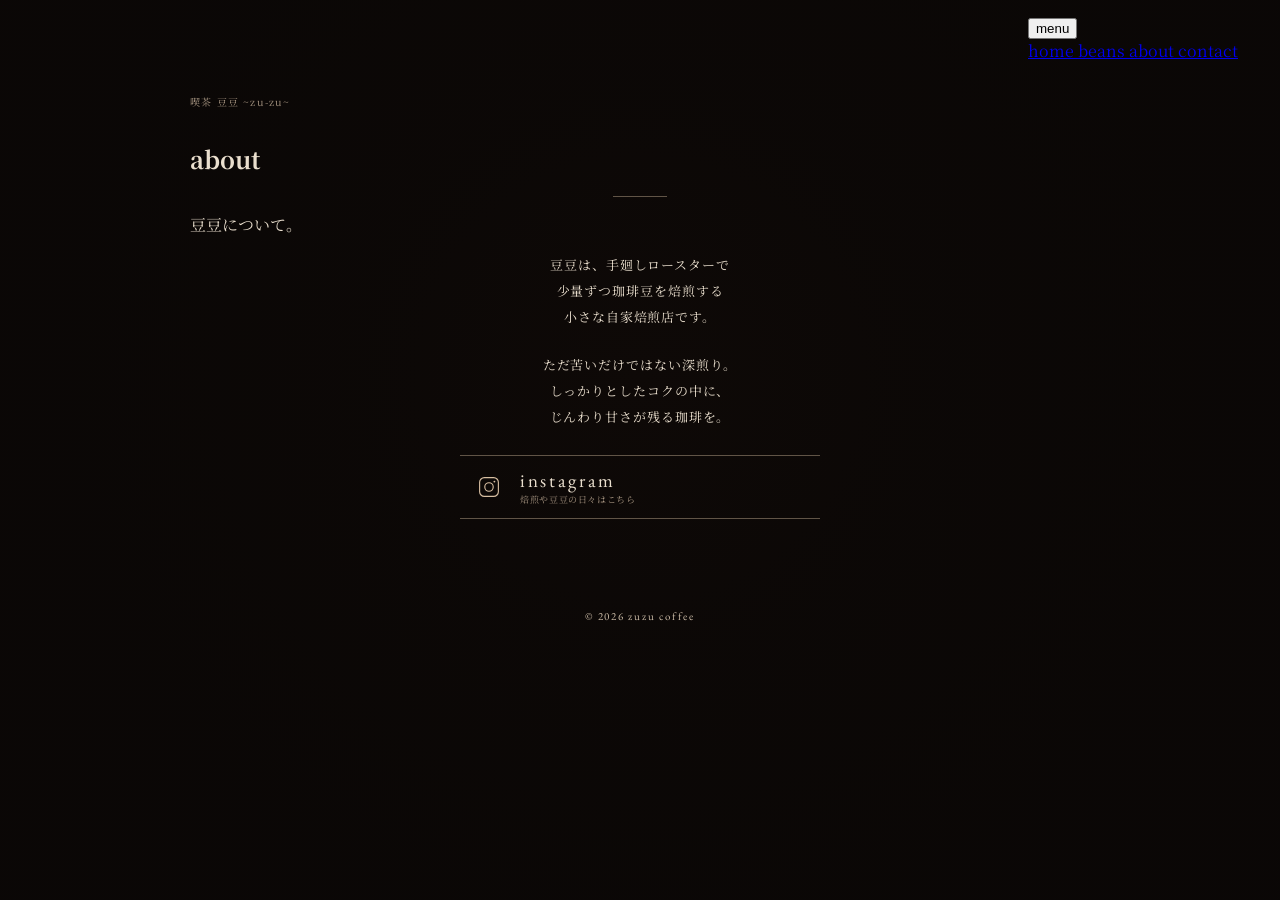
==== commit 7d073ddd: "Refactor header and navigation structure in about.html" ====
--- a/about.html
+++ b/about.html
@@ -44,26 +44,41 @@
 <body>
 
 
-<header>
-
-  <details class="site-menu">
-
-    <summary>
-
-      <span class="menu-word">
+<!-- =========================
+     HEADER
+========================== -->
+
+<header class="site-header">
+
+  <div class="site-nav">
+
+    <button
+      class="nav-trigger"
+      type="button"
+      aria-expanded="false"
+      aria-label="サイトメニュー"
+    >
+
+      <span class="nav-word">
         menu
       </span>
 
-      <span class="hamburger">
+      <span
+        class="nav-lines"
+        aria-hidden="true"
+      >
         <i></i>
         <i></i>
         <i></i>
       </span>
 
-    </summary>
-
-
-    <nav class="menu-dropdown">
+    </button>
+
+
+    <nav
+      class="nav-menu"
+      aria-label="メインメニュー"
+    >
 
       <a href="index.html">
         home
@@ -83,16 +98,18 @@
 
     </nav>
 
-  </details>
+  </div>
 
 </header>
 
 
 
-<main class="compact-page">
-
-
-  <section class="compact-hero">
+<main class="sub-page">
+
+
+  <!-- PAGE HEADER -->
+
+  <section class="sub-head">
 
     <a
       class="mini-brand"
@@ -115,7 +132,9 @@
 
 
 
-  <section class="about-compact">
+  <!-- ABOUT -->
+
+  <section class="about-content">
 
     <p>
 
@@ -138,6 +157,9 @@
 
     </p>
 
+
+
+    <!-- INSTAGRAM -->
 
     <a
       class="instagram-guide"
@@ -178,23 +200,23 @@
 
 <script>
 
-  const menuWrap =
-    document.querySelector(".menu-wrap");
-
-  const menuButton =
-    document.querySelector(".menu");
-
-
-  menuButton.addEventListener(
+  const siteNav =
+    document.querySelector(".site-nav");
+
+  const navTrigger =
+    document.querySelector(".nav-trigger");
+
+
+  navTrigger.addEventListener(
     "click",
     function () {
 
-      const isOpen =
-        menuWrap.classList.toggle("is-open");
-
-      menuButton.setAttribute(
+      const opened =
+        siteNav.classList.toggle("is-open");
+
+      navTrigger.setAttribute(
         "aria-expanded",
-        isOpen
+        opened ? "true" : "false"
       );
 
     }
@@ -205,13 +227,11 @@
     "click",
     function (event) {
 
-      if (!menuWrap.contains(event.target)) {
-
-        menuWrap.classList.remove(
-          "is-open"
-        );
-
-        menuButton.setAttribute(
+      if (!siteNav.contains(event.target)) {
+
+        siteNav.classList.remove("is-open");
+
+        navTrigger.setAttribute(
           "aria-expanded",
           "false"
         );
@@ -221,6 +241,25 @@
     }
   );
 
+
+  document.addEventListener(
+    "keydown",
+    function (event) {
+
+      if (event.key === "Escape") {
+
+        siteNav.classList.remove("is-open");
+
+        navTrigger.setAttribute(
+          "aria-expanded",
+          "false"
+        );
+
+      }
+
+    }
+  );
+
 </script>
 
 
--- a/style.css
+++ b/style.css
@@ -1262,3 +1262,238 @@
   }
 
 }
+
+/* ==================================================
+   OLD MENU COMPATIBILITY FIX
+   index / about / contact
+================================================== */
+
+.menu-wrap{
+  position:relative;
+}
+
+
+/* 白いブラウザ標準ボタンを完全に消す */
+
+.menu-wrap button.menu{
+  -webkit-appearance:none !important;
+  appearance:none !important;
+
+  border:0 !important;
+  border-radius:0 !important;
+
+  margin:0 !important;
+  padding:10px 0 !important;
+
+  background:transparent !important;
+
+  color:var(--cream) !important;
+
+  cursor:pointer;
+
+  display:flex !important;
+
+  align-items:center;
+
+  gap:18px;
+
+  font-family:"EB Garamond",serif !important;
+
+  font-size:17px !important;
+
+  line-height:1 !important;
+
+  letter-spacing:.16em !important;
+}
+
+
+/* menu文字 */
+
+.menu-wrap button.menu > span:first-child{
+  display:block;
+
+  color:var(--cream) !important;
+
+  font-family:"EB Garamond",serif !important;
+
+  font-size:17px !important;
+
+  letter-spacing:.16em !important;
+}
+
+
+/* 三本線の入れ物 */
+
+.menu-wrap button.menu > i,
+.menu-wrap button.menu .menu-lines{
+  width:40px;
+
+  display:flex;
+
+  flex-direction:column;
+
+  gap:6px;
+
+  font-style:normal;
+}
+
+
+/* 三本線 */
+
+.menu-wrap button.menu b{
+  display:block !important;
+
+  width:40px !important;
+
+  height:1px !important;
+
+  margin:0 !important;
+
+  padding:0 !important;
+
+  background:var(--cream) !important;
+
+  border:0 !important;
+}
+
+
+/* =========================
+   DROPDOWN
+========================= */
+
+.menu-wrap .menu-panel{
+  position:absolute;
+
+  top:42px;
+
+  right:0;
+
+  width:145px;
+
+  margin:0 !important;
+
+  padding:8px 14px !important;
+
+  background:rgba(11,8,6,.98);
+
+  border:1px solid var(--line);
+
+  opacity:0;
+
+  visibility:hidden;
+
+  pointer-events:none;
+
+  transform:translateY(-5px);
+
+  transition:
+    opacity .18s ease,
+    transform .18s ease,
+    visibility .18s ease;
+
+  z-index:2000;
+}
+
+
+/* 紫リンクを完全に解除 */
+
+.menu-wrap .menu-panel a,
+.menu-wrap .menu-panel a:link,
+.menu-wrap .menu-panel a:visited{
+  display:block !important;
+
+  margin:0 !important;
+
+  padding:7px 2px !important;
+
+  color:var(--cream) !important;
+
+  background:transparent !important;
+
+  text-decoration:none !important;
+
+  text-align:right;
+
+  font-family:"EB Garamond",serif !important;
+
+  font-size:17px !important;
+
+  line-height:1.2;
+
+  letter-spacing:.14em;
+}
+
+
+.menu-wrap .menu-panel a:hover{
+  color:var(--cream) !important;
+
+  opacity:.55;
+}
+
+
+/* PC：カーソルをmenuに乗せれば開く */
+
+.menu-wrap:hover .menu-panel,
+.menu-wrap:focus-within .menu-panel,
+.menu-wrap.is-open .menu-panel{
+  opacity:1;
+
+  visibility:visible;
+
+  pointer-events:auto;
+
+  transform:translateY(0);
+}
+
+
+/* ==================================================
+   OLD MENU MOBILE
+================================================== */
+
+@media(max-width:650px){
+
+  .menu-wrap button.menu{
+    gap:11px;
+
+    padding:9px 0 !important;
+
+    font-size:14px !important;
+  }
+
+
+  .menu-wrap button.menu > span:first-child{
+    font-size:14px !important;
+  }
+
+
+  .menu-wrap button.menu > i,
+  .menu-wrap button.menu .menu-lines{
+    width:29px;
+
+    gap:5px;
+  }
+
+
+  .menu-wrap button.menu b{
+    width:29px !important;
+  }
+
+
+  .menu-wrap .menu-panel{
+    top:36px;
+
+    width:120px;
+
+    padding:7px 10px !important;
+  }
+
+
+  .menu-wrap .menu-panel a,
+  .menu-wrap .menu-panel a:link,
+  .menu-wrap .menu-panel a:visited{
+    padding:6px 1px !important;
+
+    font-size:15px !important;
+  }
+
+}
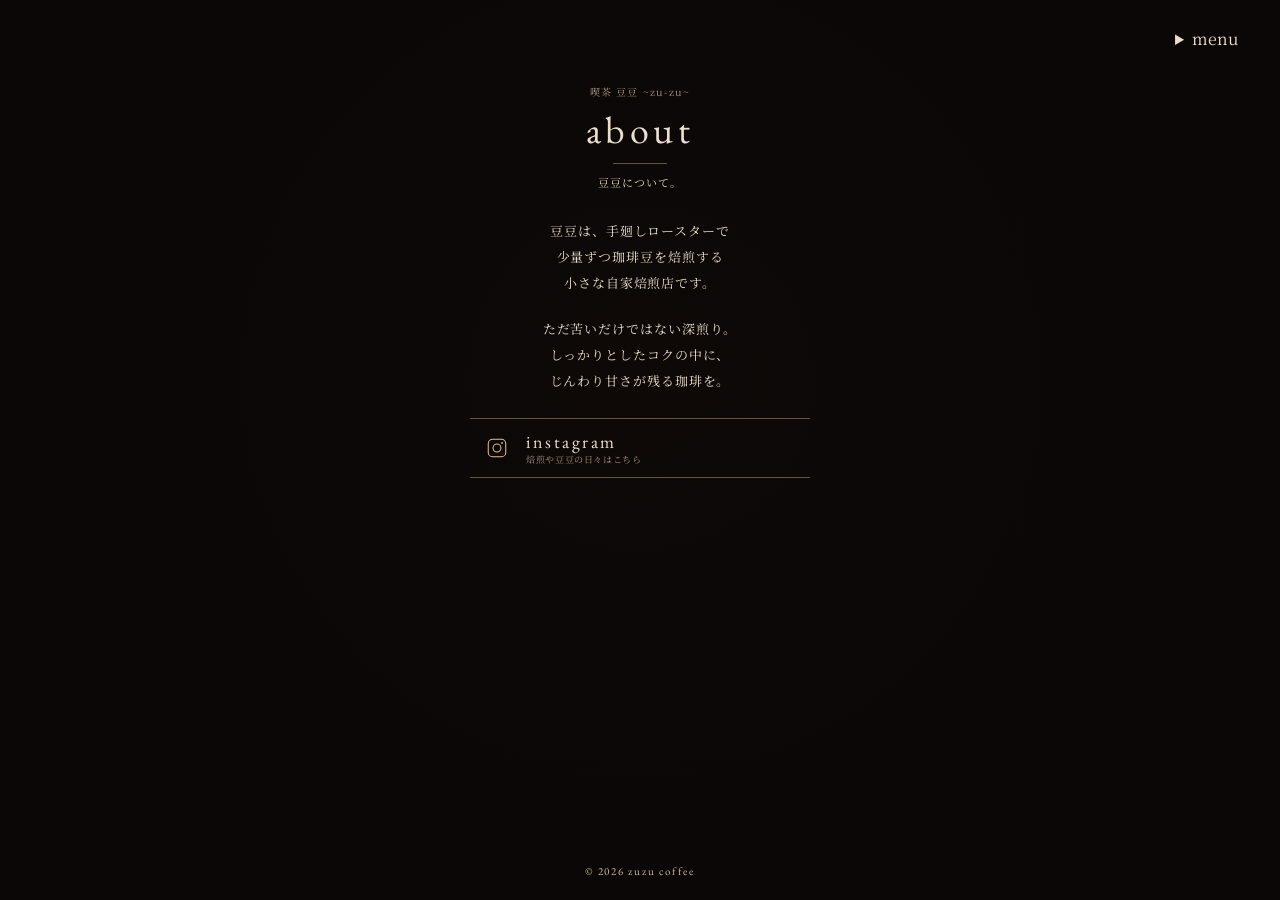
==== commit 20195d46: "Refactor navigation and update resource links Updated stylesheet and script references with versioni" ====
--- a/about.html
+++ b/about.html
@@ -35,8 +35,13 @@
 
   <link
     rel="stylesheet"
-    href="style.css"
+    href="style.css?v=20260811-04"
   >
+
+  <script
+    src="site.js?v=20260811-04"
+    defer
+  ></script>
 
 </head>
 
@@ -44,27 +49,18 @@
 <body>
 
 
-<!-- =========================
-     HEADER
-========================== -->
-
 <header class="site-header">
 
-  <div class="site-nav">
+  <details class="site-menu">
 
-    <button
-      class="nav-trigger"
-      type="button"
-      aria-expanded="false"
-      aria-label="サイトメニュー"
-    >
+    <summary>
 
-      <span class="nav-word">
+      <span class="menu-word">
         menu
       </span>
 
       <span
-        class="nav-lines"
+        class="hamburger"
         aria-hidden="true"
       >
         <i></i>
@@ -72,11 +68,11 @@
         <i></i>
       </span>
 
-    </button>
+    </summary>
 
 
     <nav
-      class="nav-menu"
+      class="menu-dropdown"
       aria-label="メインメニュー"
     >
 
@@ -98,7 +94,7 @@
 
     </nav>
 
-  </div>
+  </details>
 
 </header>
 
@@ -106,8 +102,6 @@
 
 <main class="sub-page">
 
-
-  <!-- PAGE HEADER -->
 
   <section class="sub-head">
 
@@ -118,11 +112,14 @@
       喫茶 豆豆 ~zu-zu~
     </a>
 
+
     <h1>
       about
     </h1>
 
+
     <span class="short-line"></span>
+
 
     <p>
       豆豆について。
@@ -132,9 +129,8 @@
 
 
 
-  <!-- ABOUT -->
+  <section class="about-content">
 
-  <section class="about-content">
 
     <p>
 
@@ -159,8 +155,6 @@
 
 
 
-    <!-- INSTAGRAM -->
-
     <a
       class="instagram-guide"
       href="https://www.instagram.com/"
@@ -183,6 +177,7 @@
 
     </a>
 
+
   </section>
 
 
@@ -197,72 +192,6 @@
 </footer>
 
 
-
-<script>
-
-  const siteNav =
-    document.querySelector(".site-nav");
-
-  const navTrigger =
-    document.querySelector(".nav-trigger");
-
-
-  navTrigger.addEventListener(
-    "click",
-    function () {
-
-      const opened =
-        siteNav.classList.toggle("is-open");
-
-      navTrigger.setAttribute(
-        "aria-expanded",
-        opened ? "true" : "false"
-      );
-
-    }
-  );
-
-
-  document.addEventListener(
-    "click",
-    function (event) {
-
-      if (!siteNav.contains(event.target)) {
-
-        siteNav.classList.remove("is-open");
-
-        navTrigger.setAttribute(
-          "aria-expanded",
-          "false"
-        );
-
-      }
-
-    }
-  );
-
-
-  document.addEventListener(
-    "keydown",
-    function (event) {
-
-      if (event.key === "Escape") {
-
-        siteNav.classList.remove("is-open");
-
-        navTrigger.setAttribute(
-          "aria-expanded",
-          "false"
-        );
-
-      }
-
-    }
-  );
-
-</script>
-
-
 </body>
 
 </html>
--- a/style.css
+++ b/style.css
@@ -6,43 +6,27 @@
   --muted:#aa9884;
 }
 
-
-/* ==================================================
-   RESET
-================================================== */
-
 *{
   box-sizing:border-box;
 }
 
-
 html{
   scroll-behavior:smooth;
 }
 
-
 body{
   margin:0;
-
   color:var(--cream);
-
   background:var(--bg);
-
   font-family:"Noto Serif JP",serif;
 }
-
 
 body:before{
   content:"";
-
   position:fixed;
-
   inset:0;
-
   pointer-events:none;
-
   opacity:.13;
-
   background:
     radial-gradient(
       circle at 50% 42%,
@@ -50,29 +34,24 @@
       #130d09 34%,
       #0b0806 70%
     );
-
   z-index:-1;
 }
-
 
 
 /* ==================================================
    HEADER
 ================================================== */
 
-header{
+header,
+.site-header{
   position:absolute;
-
   top:0;
   left:0;
   right:0;
-
   height:76px;
-
   padding:0 42px;
 
   display:flex;
-
   justify-content:flex-end;
   align-items:center;
 
@@ -80,167 +59,207 @@
 }
 
 
-
 /* ==================================================
-   COMMON MENU
+   MENU
+   新旧どちらのHTMLでも同じ表示
 ================================================== */
 
-.site-menu{
+.site-nav,
+.menu-wrap{
   position:relative;
 }
 
 
-.site-menu summary{
-  list-style:none;
+/* BUTTON */
+
+.nav-trigger,
+.menu-wrap button.menu{
+  -webkit-appearance:none !important;
+  appearance:none !important;
+
+  border:0 !important;
+  border-radius:0 !important;
+
+  margin:0 !important;
+  padding:10px 0 !important;
+
+  background:transparent !important;
+  color:var(--cream) !important;
+
+  display:flex !important;
+  align-items:center !important;
+
+  gap:18px;
+
+  cursor:pointer;
+
+  font-family:"EB Garamond",serif !important;
+  font-size:17px !important;
+  line-height:1 !important;
+  letter-spacing:.16em !important;
+}
+
+
+/* MENU WORD */
+
+.nav-word,
+.menu-wrap button.menu > span:first-child{
+  color:var(--cream) !important;
+  font-family:"EB Garamond",serif !important;
+  font-size:17px !important;
+  line-height:1 !important;
+  letter-spacing:.16em !important;
+}
+
+
+/* HAMBURGER */
+
+.nav-lines,
+.menu-wrap button.menu > i,
+.menu-wrap button.menu .menu-lines{
+  width:40px;
+
+  display:flex !important;
+  flex-direction:column;
+  gap:6px;
+
+  font-style:normal;
+}
+
+
+.nav-lines i,
+.menu-wrap button.menu b{
+  display:block !important;
+
+  width:40px !important;
+  height:1px !important;
+
+  margin:0 !important;
+  padding:0 !important;
+
+  border:0 !important;
+
+  background:var(--cream) !important;
+}
+
+
+/* DROPDOWN */
+
+.nav-menu,
+.menu-panel{
+  position:absolute;
+
+  top:42px;
+  right:0;
+
+  width:145px;
+
+  margin:0 !important;
+  padding:8px 14px !important;
+
+  background:rgba(11,8,6,.98);
+
+  border:1px solid var(--line);
+
+  box-shadow:
+    0 12px 28px rgba(0,0,0,.24);
+
+  opacity:0;
+  visibility:hidden;
+  pointer-events:none;
+
+  transform:translateY(-5px);
+
+  transition:
+    opacity .18s ease,
+    visibility .18s ease,
+    transform .18s ease;
+
+  z-index:2000;
+}
+
+
+/* 紫リンクを完全に防ぐ */
+
+.nav-menu a,
+.nav-menu a:link,
+.nav-menu a:visited,
+.menu-panel a,
+.menu-panel a:link,
+.menu-panel a:visited{
+  display:block !important;
+
+  margin:0 !important;
+  padding:7px 2px !important;
+
+  color:var(--cream) !important;
+  background:transparent !important;
+
+  text-decoration:none !important;
+  text-align:right;
+
+  font-family:"EB Garamond",serif !important;
+  font-size:17px !important;
+  line-height:1.2 !important;
+  letter-spacing:.14em !important;
+}
+
+
+.nav-menu a:hover,
+.menu-panel a:hover{
+  opacity:.55;
+}
+
+
+/* JSで開いた場合 */
+
+.site-nav.is-open .nav-menu,
+.menu-wrap.is-open .menu-panel{
+  opacity:1;
+  visibility:visible;
+  pointer-events:auto;
+  transform:translateY(0);
+}
+
+
+/* PC：hover */
+
+@media(hover:hover){
+
+  .site-nav:hover .nav-menu,
+  .site-nav:focus-within .nav-menu,
+  .menu-wrap:hover .menu-panel,
+  .menu-wrap:focus-within .menu-panel{
+    opacity:1;
+    visibility:visible;
+    pointer-events:auto;
+    transform:translateY(0);
+  }
+
+}
+
+
+/* ==================================================
+   HOME
+================================================== */
+
+.hero{
+  height:auto;
+  min-height:0;
 
   display:flex;
-
+  flex-direction:column;
+  justify-content:flex-start;
   align-items:center;
 
-  gap:18px;
-
-  padding:10px 0;
-
-  color:var(--cream);
-
-  cursor:pointer;
-
-  user-select:none;
-
-  font-family:"EB Garamond",serif;
-
-  font-size:17px;
-
-  letter-spacing:.16em;
-}
-
-
-.site-menu summary::-webkit-details-marker{
-  display:none;
-}
-
-
-.menu-word{
-  display:block;
-}
-
-
-.hamburger{
-  width:40px;
-
-  display:flex;
-
-  flex-direction:column;
-
-  gap:6px;
-}
-
-
-.hamburger i{
-  display:block;
-
-  width:40px;
-  height:1px;
-
-  background:var(--cream);
-}
-
-
-/* dropdown */
-
-.menu-dropdown{
-  position:absolute;
-
-  top:44px;
-  right:0;
-
-  width:145px;
-
-  padding:8px 14px;
-
-  background:rgba(11,8,6,.98);
-
-  border:1px solid var(--line);
-
-  box-shadow:
-    0 12px 30px
-    rgba(0,0,0,.28);
-}
-
-
-.menu-dropdown a{
-  display:block;
-
-  padding:7px 2px;
-
-  color:var(--cream);
-
-  text-decoration:none;
-
-  text-align:right;
-
-  font-family:"EB Garamond",serif;
-
-  font-size:17px;
-
-  line-height:1.2;
-
-  letter-spacing:.14em;
-}
-
-
-.menu-dropdown a:hover{
-  opacity:.55;
-}
-
-
-/* PCではカーソルを置くだけでも表示 */
-
-@media(hover:hover){
-
-  .site-menu:not([open]) .menu-dropdown{
-    display:none;
-  }
-
-
-  .site-menu:hover .menu-dropdown{
-    display:block;
-  }
-
-}
-
-
-
-/* ==================================================
-   HOME HERO
-================================================== */
-
-.hero{
-  height:auto !important;
-  min-height:0 !important;
-
-  display:flex;
-
-  flex-direction:column;
-
-  justify-content:flex-start !important;
-
-  align-items:center;
-
   text-align:center;
 
-  padding:105px 24px 0 !important;
-}
-
-
-
-/* ==================================================
-   BRAND
-================================================== */
+  padding:105px 24px 0;
+}
+
 
 .brand{
   display:flex;
-
   align-items:baseline;
 
   gap:18px;
@@ -253,28 +272,22 @@
 
 .kissa{
   font-size:31px;
-
   letter-spacing:.06em;
 }
 
 
 .mame{
   font-size:70px;
-
   letter-spacing:-.11em;
-
   line-height:1;
 }
 
 
 .zuzu{
   font-family:"EB Garamond",serif;
-
   font-size:32px;
-
   letter-spacing:.13em;
 }
-
 
 
 /* ==================================================
@@ -283,7 +296,6 @@
 
 .mascot{
   width:115px;
-
   height:auto;
 
   display:block;
@@ -294,11 +306,9 @@
 
   cursor:pointer;
 
+  user-select:none;
+  -webkit-user-select:none;
   -webkit-tap-highlight-color:transparent;
-
-  user-select:none;
-
-  -webkit-user-select:none;
 }
 
 
@@ -322,7 +332,6 @@
   12%{
     transform:
       translateX(-3px)
-      translateY(0)
       rotate(-6deg);
   }
 
@@ -350,21 +359,17 @@
   75%{
     transform:
       translateX(-2px)
-      translateY(0)
       rotate(-13deg);
   }
 
   86%{
     transform:
       translateX(1px)
-      translateY(0)
       rotate(6deg);
   }
 
   94%{
     transform:
-      translateX(0)
-      translateY(0)
       rotate(-2deg);
   }
 
@@ -378,58 +383,38 @@
 }
 
 
-
-/* ==================================================
-   HOME TEXT
-================================================== */
+/* HOME TEXT */
 
 .intro{
   margin:0;
-
   font-size:21px;
-
   line-height:1.8;
-
   letter-spacing:.08em;
 }
 
 
 .short-line{
   display:block;
-
   width:54px;
-
   height:1px;
-
   margin:15px auto;
-
   background:var(--line);
 }
 
 
 .tag{
   margin:0 0 6px;
-
   font-size:21px;
-
   letter-spacing:.1em;
 }
 
 
-
-/* ==================================================
-   HOME LINKS
-================================================== */
+/* HOME LINKS */
 
 .links{
-  width:min(
-    520px,
-    calc(100% - 44px)
-  );
-
-  margin:0 auto 45px !important;
-
-  padding:0 !important;
+  width:min(520px,calc(100% - 44px));
+  margin:0 auto 45px;
+  padding:0;
 }
 
 
@@ -439,72 +424,59 @@
   border-bottom:1px solid var(--line);
 
   display:flex;
-
   align-items:center;
-
   justify-content:space-between;
 
   color:var(--cream);
-
   text-decoration:none;
 }
 
 
 .links span{
   font-family:"EB Garamond",serif;
-
   font-size:31px;
-
   letter-spacing:.22em;
 }
 
 
 .links img{
   display:block;
-
-  width:42px !important;
-  height:42px !important;
-
-  max-width:42px !important;
-  max-height:42px !important;
-
+  width:42px;
+  height:42px;
   object-fit:contain;
 }
 
 
 .links a:first-child img{
-  width:40px !important;
-  height:40px !important;
-}
-
+  width:40px;
+  height:40px;
+}
 
 
 /* ==================================================
-   BEANS PAGE
+   BEANS
 ================================================== */
 
 .beans-page{
-  width:min(
-    1120px,
-    calc(100% - 70px)
-  );
+  width:min(1080px,calc(100% - 60px));
+
+  height:calc(100svh - 34px);
+  min-height:560px;
 
   margin:0 auto;
 
-  padding:
-    82px
-    0
-    20px;
-}
-
-
-
-/* small heading */
+  padding:78px 0 14px;
+
+  display:flex;
+  flex-direction:column;
+}
+
 
 .beans-head{
-  margin-bottom:18px;
-
-  padding-bottom:12px;
+  flex:0 0 auto;
+
+  margin-bottom:12px;
+  padding-bottom:10px;
 
   border-bottom:1px solid var(--line);
 }
@@ -513,189 +485,151 @@
 .beans-home{
   display:block;
 
-  margin:0 0 6px;
+  margin:0 0 5px;
 
   color:var(--muted);
-
   text-decoration:none;
 
   font-size:10px;
-
   letter-spacing:.13em;
 }
 
 
 .beans-heading{
   display:flex;
-
   align-items:center;
-
-  gap:14px;
-}
-
-
-.beans-heading h1{
-  margin:0;
-
+  gap:11px;
+}
+
+
+.beans-label{
   font-family:"EB Garamond",serif;
-
-  font-size:26px;
-
-  font-weight:400;
-
+  font-size:20px;
   line-height:1;
-
-  letter-spacing:.14em;
-}
-
-
-.beans-heading > span{
-  width:30px;
-
+  letter-spacing:.15em;
+}
+
+
+.beans-heading-line{
+  width:26px;
   height:1px;
-
   background:var(--line);
 }
 
 
 .beans-heading p{
   margin:0;
-
   font-size:10px;
-
   letter-spacing:.09em;
 }
 
 
-
-/* ==================================================
-   PRODUCTS
-================================================== */
-
 .beans-products{
+  flex:1;
+  min-height:0;
+
   display:grid;
-
-  grid-template-columns:
-    repeat(2,minmax(0,1fr));
-
-  gap:18px;
+  grid-template-columns:repeat(2,minmax(0,1fr));
+
+  gap:16px;
 }
 
 
 .bean-product{
-  height:430px;
-
   min-width:0;
+  min-height:0;
 
   display:grid;
-
-  grid-template-columns:
-    42%
-    58%;
+  grid-template-columns:38% 62%;
 
   border:1px solid var(--line);
 }
 
 
 .bean-photo{
-  min-width:0;
-
   border-right:1px solid var(--line);
 
   display:flex;
-
+  align-items:center;
   justify-content:center;
 
-  align-items:center;
+  color:#756858;
 
   font-family:"EB Garamond",serif;
-
-  font-size:13px;
-
-  letter-spacing:.15em;
-
-  color:#756858;
+  font-size:12px;
+  letter-spacing:.14em;
 }
 
 
 .bean-info{
   min-width:0;
 
-  padding:24px;
+  padding:20px;
 
   display:flex;
-
   flex-direction:column;
-
   justify-content:center;
 }
 
 
+.bean-title-row{
+  display:grid;
+  grid-template-columns:26px minmax(0,1fr);
+  gap:3px;
+}
+
+
 .bean-no{
-  margin:0 0 10px;
+  padding-top:3px;
 
   color:var(--muted);
 
   font-family:"EB Garamond",serif;
-
-  font-size:11px;
-
-  letter-spacing:.16em;
+  font-size:10px;
+  letter-spacing:.14em;
 }
 
 
 .bean-info h2{
   margin:0;
-
-  font-size:22px;
-
+  font-size:20px;
   font-weight:400;
-
   line-height:1.3;
-
   letter-spacing:.06em;
 }
 
 
 .bean-en{
-  margin:5px 0 0;
+  margin:4px 0 0;
 
   color:var(--muted);
 
   font-family:"EB Garamond",serif;
-
-  font-size:14px;
-
-  letter-spacing:.11em;
+  font-size:13px;
+  letter-spacing:.1em;
 }
 
 
 .bean-description{
-  margin:20px 0;
-
-  font-size:12px;
-
-  line-height:1.8;
-
+  margin:16px 0;
+
+  font-size:11px;
+  line-height:1.7;
   letter-spacing:.05em;
 }
 
 
 .bean-spec{
   margin:0;
-
   border-top:1px solid var(--line);
 }
 
 
 .bean-spec div{
   display:grid;
-
-  grid-template-columns:
-    65px
-    minmax(0,1fr);
-
-  padding:6px 0;
+  grid-template-columns:58px minmax(0,1fr);
+
+  padding:5px 0;
 
   border-bottom:1px solid var(--line);
 }
@@ -706,9 +640,8 @@
   margin:0;
 
   font-family:"EB Garamond",serif;
-
-  font-size:11px;
-
+  font-size:10px;
+  line-height:1.4;
   letter-spacing:.05em;
 }
 
@@ -719,68 +652,106 @@
 
 
 .bean-price{
-  margin:15px 0 0;
+  margin:12px 0 0;
 
   font-family:"EB Garamond",serif;
+  font-size:12px;
+  letter-spacing:.1em;
+}
+
+
+/* ==================================================
+   ABOUT / CONTACT
+================================================== */
+
+.sub-page{
+  width:min(640px,calc(100% - 44px));
+
+  min-height:calc(100svh - 36px);
+
+  margin:0 auto;
+
+  padding:78px 0 20px;
+}
+
+
+.sub-head{
+  text-align:center;
+  margin-bottom:28px;
+}
+
+
+.mini-brand{
+  display:inline-block;
+
+  margin-bottom:12px;
+
+  color:var(--muted);
+  text-decoration:none;
+
+  font-size:10px;
+  letter-spacing:.12em;
+}
+
+
+.sub-head h1{
+  margin:0;
+
+  font-family:"EB Garamond",serif;
+  font-size:38px;
+  font-weight:400;
+  line-height:1;
+  letter-spacing:.12em;
+}
+
+
+.sub-head .short-line{
+  margin:14px auto 10px;
+}
+
+
+.sub-head > p{
+  margin:0;
+
+  font-size:11px;
+  letter-spacing:.1em;
+}
+
+
+/* ABOUT */
+
+.about-content{
+  width:min(500px,100%);
+  margin:0 auto;
+  text-align:center;
+}
+
+
+.about-content > p{
+  margin:0 0 20px;
 
   font-size:13px;
-
-  letter-spacing:.1em;
-}
-
-
-
-/* ==================================================
-   ABOUT
-================================================== */
-
-.about-content,
-.about-compact{
-  width:min(540px,100%);
-
-  margin:0 auto 60px;
-
-  text-align:center;
-}
-
-
-.about-content p,
-.about-compact > p{
-  margin:0 0 22px;
-
-  font-size:13px;
-
   line-height:2;
-
   letter-spacing:.07em;
 }
 
 
 .instagram-guide{
-  width:min(360px,100%);
-
-  margin:25px auto 0;
-
-  padding:12px 14px;
+  width:min(340px,100%);
+
+  margin:24px auto 0;
+  padding:11px 13px;
 
   border-top:1px solid var(--line);
-
   border-bottom:1px solid var(--line);
 
   display:grid;
-
-  grid-template-columns:
-    32px
-    1fr;
-
-  column-gap:14px;
-
+  grid-template-columns:30px 1fr;
+  column-gap:13px;
   align-items:center;
 
   color:var(--cream);
-
   text-decoration:none;
-
   text-align:left;
 }
 
@@ -788,11 +759,10 @@
 .instagram-guide img{
   grid-row:1 / 3;
 
-  width:30px !important;
-  height:30px !important;
-
-  max-width:30px !important;
-  max-height:30px !important;
+  display:block;
+
+  width:28px;
+  height:28px;
 
   object-fit:contain;
 }
@@ -800,134 +770,76 @@
 
 .instagram-guide span{
   font-family:"EB Garamond",serif;
-
-  font-size:19px;
-
+  font-size:18px;
   letter-spacing:.14em;
 }
 
 
 .instagram-guide small{
   color:var(--muted);
-
   font-size:9px;
-
   letter-spacing:.07em;
 }
 
 
-
-/* ==================================================
-   CONTACT
-================================================== */
-
-.contact-content,
-.contact-compact{
-  width:min(430px,100%);
-
-  margin:0 auto 60px;
+/* CONTACT */
+
+.contact-content{
+  width:min(420px,100%);
+  margin:0 auto;
+}
+
+
+.contact-intro{
+  margin:0 0 18px;
 
   text-align:center;
-}
-
-
-.contact-row,
-.contact-link{
-  min-height:58px;
-
-  padding:0 10px;
+
+  font-size:12px;
+  line-height:1.9;
+  letter-spacing:.06em;
+}
+
+
+.contact-row{
+  min-height:56px;
+
+  padding:0 9px;
 
   border-top:1px solid var(--line);
 
   display:flex;
-
   align-items:center;
-
   justify-content:space-between;
 
   color:var(--cream);
-
   text-decoration:none;
 }
 
 
-.contact-row:last-child,
-.contact-link:last-child{
+.contact-row:last-child{
   border-bottom:1px solid var(--line);
 }
 
 
-.contact-row img,
-.contact-link img{
-  display:block !important;
-
-  width:30px !important;
-  height:30px !important;
-
-  min-width:30px !important;
-  min-height:30px !important;
-
-  max-width:30px !important;
-  max-height:30px !important;
-
-  object-fit:contain !important;
-}
-
-
-
-/* ==================================================
-   GENERIC SUB PAGE
-================================================== */
-
-.sub-page,
-.compact-page{
-  width:min(
-    900px,
-    calc(100% - 44px)
-  );
-
-  margin:0 auto;
-
-  padding:88px 0 30px;
-}
-
-
-.page-hero,
-.compact-hero{
-  text-align:center;
-
-  margin-bottom:32px;
-}
-
-
-.mini-brand{
-  display:inline-block;
-
-  margin-bottom:12px;
-
-  color:var(--muted);
-
-  text-decoration:none;
-
-  font-size:10px;
-
-  letter-spacing:.12em;
-}
-
-
-.page-hero h1,
-.compact-hero h1{
-  margin:0;
-
+.contact-row img{
+  display:block;
+
+  width:30px;
+  height:30px;
+
+  max-width:30px;
+  max-height:30px;
+
+  object-fit:contain;
+}
+
+
+.contact-row span{
   font-family:"EB Garamond",serif;
-
-  font-size:40px;
-
-  font-weight:400;
-
-  letter-spacing:.12em;
-}
-
+  font-size:19px;
+  letter-spacing:.17em;
+}
 
 
 /* ==================================================
@@ -937,81 +849,84 @@
 footer{
   text-align:center;
 
-  padding:0 20px 18px;
+  padding:0 20px 14px;
+
+  color:#cdbda8;
 
   font-family:"EB Garamond",serif;
-
+  font-size:11px;
   letter-spacing:.16em;
-
-  font-size:11px;
-
-  color:#cdbda8;
-}
-
+}
 
 
 /* ==================================================
-   SMARTPHONE
+   MOBILE
 ================================================== */
 
 @media(max-width:650px){
 
-
-  /* HEADER */
-
-  header{
-    height:54px;
-
-    padding:0 16px;
-  }
-
-
-  .site-menu summary{
+  header,
+  .site-header{
+    height:56px;
+    padding:0 17px;
+  }
+
+
+  .nav-trigger,
+  .menu-wrap button.menu{
     gap:11px;
-
-    font-size:14px;
-  }
-
-
-  .hamburger{
+    padding:8px 0 !important;
+  }
+
+
+  .nav-word,
+  .menu-wrap button.menu > span:first-child{
+    font-size:14px !important;
+  }
+
+
+  .nav-lines,
+  .menu-wrap button.menu > i,
+  .menu-wrap button.menu .menu-lines{
     width:29px;
-
     gap:5px;
   }
 
 
-  .hamburger i{
-    width:29px;
-  }
-
-
-  .menu-dropdown{
-    top:37px;
-
-    width:120px;
-
-    padding:7px 10px;
-  }
-
-
-  .menu-dropdown a{
-    padding:6px 1px;
-
-    font-size:15px;
-  }
-
+  .nav-lines i,
+  .menu-wrap button.menu b{
+    width:29px !important;
+  }
+
+
+  .nav-menu,
+  .menu-panel{
+    top:35px;
+    width:122px;
+    padding:6px 10px !important;
+  }
+
+
+  .nav-menu a,
+  .nav-menu a:link,
+  .nav-menu a:visited,
+  .menu-panel a,
+  .menu-panel a:link,
+  .menu-panel a:visited{
+    padding:6px 1px !important;
+    font-size:15px !important;
+  }
 
 
   /* HOME */
 
   .hero{
-    padding:68px 18px 0 !important;
+    padding:68px 18px 0;
   }
 
 
   .brand{
     gap:9px;
-
     margin-bottom:24px;
   }
 
@@ -1033,27 +948,30 @@
 
   .mascot{
     width:88px;
-
     margin-bottom:16px;
   }
 
 
   .intro{
     font-size:15px;
-
     line-height:1.7;
   }
 
 
+  .short-line{
+    margin:10px auto;
+  }
+
+
   .tag{
+    margin-bottom:12px;
     font-size:15px;
   }
 
 
   .links{
     width:calc(100% - 36px);
-
-    margin-bottom:25px !important;
+    margin-bottom:25px;
   }
 
 
@@ -1068,48 +986,38 @@
 
 
   .links img{
-    width:31px !important;
-    height:31px !important;
-
-    max-width:31px !important;
-    max-height:31px !important;
-  }
-
-
-
-  /* =========================
-     BEANS MOBILE
-  ========================= */
+    width:31px;
+    height:31px;
+  }
+
+
+  .links a:first-child img{
+    width:29px;
+    height:29px;
+  }
+
+
+  /* BEANS */
 
   .beans-page{
     width:calc(100% - 22px);
 
     height:100svh;
-
-    padding:
-      57px
-      0
-      7px;
-
-    display:flex;
-
-    flex-direction:column;
+    min-height:520px;
+
+    padding:57px 0 8px;
   }
 
 
   .beans-head{
-    flex:0 0 auto;
-
     margin-bottom:6px;
-
     padding-bottom:6px;
   }
 
 
   .beans-home{
     margin-bottom:2px;
-
-    font-size:7px;
+    font-size:8px;
   }
 
 
@@ -1118,137 +1026,189 @@
   }
 
 
-  .beans-heading h1{
-    font-size:17px;
-  }
-
-
-  .beans-heading > span{
+  .beans-label{
+    font-size:15px;
+  }
+
+
+  .beans-heading-line{
     width:18px;
   }
 
 
   .beans-heading p{
-    font-size:7px;
+    font-size:8px;
   }
 
 
   .beans-products{
-    flex:1;
-
-    min-height:0;
-
     grid-template-columns:1fr;
-
-    grid-template-rows:
-      repeat(2,minmax(0,1fr));
-
+    grid-template-rows:repeat(2,minmax(0,1fr));
     gap:6px;
   }
 
 
   .bean-product{
-    height:auto;
-
-    min-height:0;
-
-    grid-template-columns:
-      30%
-      70%;
+    grid-template-columns:29% 71%;
   }
 
 
   .bean-info{
-    min-height:0;
-
-    padding:
-      7px
-      9px;
+    padding:8px 10px;
+  }
+
+
+  .bean-title-row{
+    grid-template-columns:20px minmax(0,1fr);
+    gap:1px;
   }
 
 
   .bean-no{
-    margin-bottom:2px;
-
-    font-size:7px;
+    padding-top:2px;
+    font-size:9px;
   }
 
 
   .bean-info h2{
-    font-size:13px;
-
+    font-size:14px;
     line-height:1.2;
   }
 
 
   .bean-en{
-    margin-top:1px;
-
-    font-size:8px;
+    margin-top:2px;
+    font-size:10px;
   }
 
 
   .bean-description{
-    margin:5px 0;
-
-    font-size:7.5px;
-
-    line-height:1.4;
+    margin:7px 0;
+    font-size:10px;
+    line-height:1.45;
   }
 
 
   .bean-spec div{
-    grid-template-columns:
-      37px
-      1fr;
-
-    padding:1.5px 0;
+    grid-template-columns:43px 1fr;
+    padding:2px 0;
   }
 
 
   .bean-spec dt,
   .bean-spec dd{
-    font-size:7px;
+    font-size:9px;
   }
 
 
   .bean-price{
-    margin-top:4px;
-
+    margin-top:5px;
+    font-size:10px;
+  }
+
+
+  .bean-photo{
+    font-size:10px;
+  }
+
+
+  /* SUB */
+
+  .sub-page{
+    width:calc(100% - 28px);
+
+    min-height:calc(100svh - 25px);
+
+    padding:60px 0 12px;
+  }
+
+
+  .sub-head{
+    margin-bottom:20px;
+  }
+
+
+  .mini-brand{
+    margin-bottom:8px;
+    font-size:9px;
+  }
+
+
+  .sub-head h1{
+    font-size:30px;
+  }
+
+
+  .sub-head .short-line{
+    width:38px;
+    margin:10px auto 8px;
+  }
+
+
+  .sub-head > p{
+    font-size:9px;
+  }
+
+
+  .about-content > p{
+    margin-bottom:14px;
+    font-size:11px;
+    line-height:1.8;
+  }
+
+
+  .instagram-guide{
+    margin-top:17px;
+    padding:8px 10px;
+    grid-template-columns:27px 1fr;
+  }
+
+
+  .instagram-guide img{
+    width:25px;
+    height:25px;
+  }
+
+
+  .instagram-guide span{
+    font-size:16px;
+  }
+
+
+  .instagram-guide small{
     font-size:8px;
   }
 
 
-  .bean-photo{
-    font-size:8px;
-  }
-
-
-
-  /* SUB */
-
-  .sub-page,
-  .compact-page{
-    width:calc(100% - 28px);
-
-    padding:60px 0 18px;
-  }
-
-
-  .page-hero h1,
-  .compact-hero h1{
-    font-size:30px;
+  .contact-intro{
+    margin-bottom:13px;
+    font-size:10px;
+    line-height:1.7;
+  }
+
+
+  .contact-row{
+    min-height:48px;
+  }
+
+
+  .contact-row img{
+    width:26px;
+    height:26px;
+  }
+
+
+  .contact-row span{
+    font-size:16px;
   }
 
 
   footer{
     padding-bottom:8px;
-
-    font-size:8px;
-  }
-
-}
-
+    font-size:9px;
+  }
+
+}
 
 
 /* ==================================================
@@ -1262,238 +1222,3 @@
   }
 
 }
-
-/* ==================================================
-   OLD MENU COMPATIBILITY FIX
-   index / about / contact
-================================================== */
-
-.menu-wrap{
-  position:relative;
-}
-
-
-/* 白いブラウザ標準ボタンを完全に消す */
-
-.menu-wrap button.menu{
-  -webkit-appearance:none !important;
-  appearance:none !important;
-
-  border:0 !important;
-  border-radius:0 !important;
-
-  margin:0 !important;
-  padding:10px 0 !important;
-
-  background:transparent !important;
-
-  color:var(--cream) !important;
-
-  cursor:pointer;
-
-  display:flex !important;
-
-  align-items:center;
-
-  gap:18px;
-
-  font-family:"EB Garamond",serif !important;
-
-  font-size:17px !important;
-
-  line-height:1 !important;
-
-  letter-spacing:.16em !important;
-}
-
-
-/* menu文字 */
-
-.menu-wrap button.menu > span:first-child{
-  display:block;
-
-  color:var(--cream) !important;
-
-  font-family:"EB Garamond",serif !important;
-
-  font-size:17px !important;
-
-  letter-spacing:.16em !important;
-}
-
-
-/* 三本線の入れ物 */
-
-.menu-wrap button.menu > i,
-.menu-wrap button.menu .menu-lines{
-  width:40px;
-
-  display:flex;
-
-  flex-direction:column;
-
-  gap:6px;
-
-  font-style:normal;
-}
-
-
-/* 三本線 */
-
-.menu-wrap button.menu b{
-  display:block !important;
-
-  width:40px !important;
-
-  height:1px !important;
-
-  margin:0 !important;
-
-  padding:0 !important;
-
-  background:var(--cream) !important;
-
-  border:0 !important;
-}
-
-
-/* =========================
-   DROPDOWN
-========================= */
-
-.menu-wrap .menu-panel{
-  position:absolute;
-
-  top:42px;
-
-  right:0;
-
-  width:145px;
-
-  margin:0 !important;
-
-  padding:8px 14px !important;
-
-  background:rgba(11,8,6,.98);
-
-  border:1px solid var(--line);
-
-  opacity:0;
-
-  visibility:hidden;
-
-  pointer-events:none;
-
-  transform:translateY(-5px);
-
-  transition:
-    opacity .18s ease,
-    transform .18s ease,
-    visibility .18s ease;
-
-  z-index:2000;
-}
-
-
-/* 紫リンクを完全に解除 */
-
-.menu-wrap .menu-panel a,
-.menu-wrap .menu-panel a:link,
-.menu-wrap .menu-panel a:visited{
-  display:block !important;
-
-  margin:0 !important;
-
-  padding:7px 2px !important;
-
-  color:var(--cream) !important;
-
-  background:transparent !important;
-
-  text-decoration:none !important;
-
-  text-align:right;
-
-  font-family:"EB Garamond",serif !important;
-
-  font-size:17px !important;
-
-  line-height:1.2;
-
-  letter-spacing:.14em;
-}
-
-
-.menu-wrap .menu-panel a:hover{
-  color:var(--cream) !important;
-
-  opacity:.55;
-}
-
-
-/* PC：カーソルをmenuに乗せれば開く */
-
-.menu-wrap:hover .menu-panel,
-.menu-wrap:focus-within .menu-panel,
-.menu-wrap.is-open .menu-panel{
-  opacity:1;
-
-  visibility:visible;
-
-  pointer-events:auto;
-
-  transform:translateY(0);
-}
-
-
-/* ==================================================
-   OLD MENU MOBILE
-================================================== */
-
-@media(max-width:650px){
-
-  .menu-wrap button.menu{
-    gap:11px;
-
-    padding:9px 0 !important;
-
-    font-size:14px !important;
-  }
-
-
-  .menu-wrap button.menu > span:first-child{
-    font-size:14px !important;
-  }
-
-
-  .menu-wrap button.menu > i,
-  .menu-wrap button.menu .menu-lines{
-    width:29px;
-
-    gap:5px;
-  }
-
-
-  .menu-wrap button.menu b{
-    width:29px !important;
-  }
-
-
-  .menu-wrap .menu-panel{
-    top:36px;
-
-    width:120px;
-
-    padding:7px 10px !important;
-  }
-
-
-  .menu-wrap .menu-panel a,
-  .menu-wrap .menu-panel a:link,
-  .menu-wrap .menu-panel a:visited{
-    padding:6px 1px !important;
-
-    font-size:15px !important;
-  }
-
-}
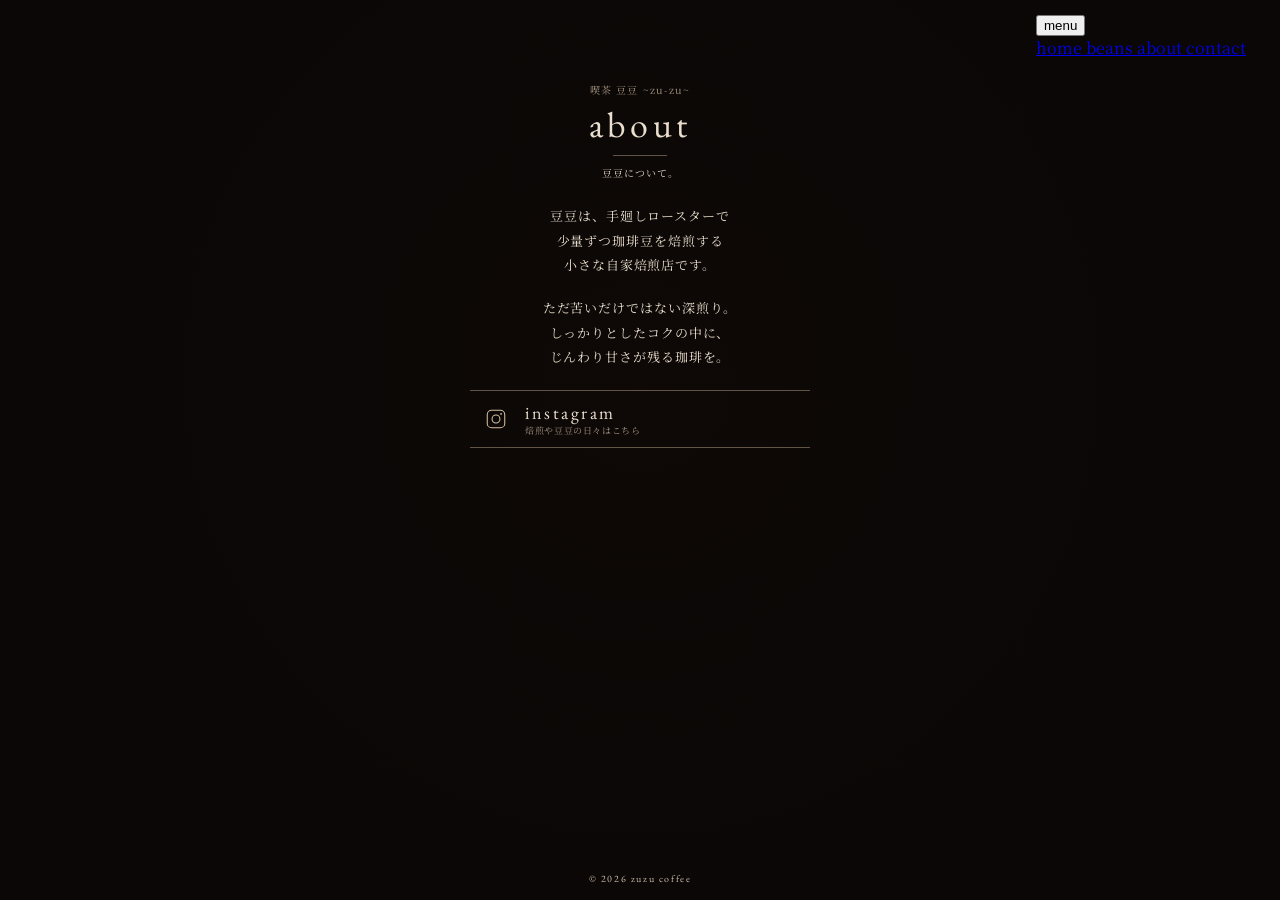
==== commit 71c91745: "Refactor navigation structure and update links" ====
--- a/about.html
+++ b/about.html
@@ -35,32 +35,37 @@
 
   <link
     rel="stylesheet"
-    href="style.css?v=20260811-04"
+    href="./style.css?v=20260811-final02"
   >
 
   <script
-    src="site.js?v=20260811-04"
+    src="./site.js?v=20260811-final02"
     defer
   ></script>
 
 </head>
 
 
-<body>
+<body class="sub-body">
 
 
 <header class="site-header">
 
-  <details class="site-menu">
-
-    <summary>
-
-      <span class="menu-word">
+  <div class="site-nav">
+
+    <button
+      class="nav-trigger"
+      type="button"
+      aria-expanded="false"
+      aria-controls="global-menu"
+    >
+
+      <span class="nav-word">
         menu
       </span>
 
       <span
-        class="hamburger"
+        class="nav-lines"
         aria-hidden="true"
       >
         <i></i>
@@ -68,11 +73,12 @@
         <i></i>
       </span>
 
-    </summary>
+    </button>
 
 
     <nav
-      class="menu-dropdown"
+      id="global-menu"
+      class="nav-menu"
       aria-label="メインメニュー"
     >
 
@@ -94,7 +100,7 @@
 
     </nav>
 
-  </details>
+  </div>
 
 </header>
 
--- a/style.css
+++ b/style.css
@@ -6,27 +6,43 @@
   --muted:#aa9884;
 }
 
+
+/* ==================================================
+   RESET
+================================================== */
+
 *{
   box-sizing:border-box;
 }
 
+
 html{
   scroll-behavior:smooth;
 }
 
+
 body{
   margin:0;
+
   color:var(--cream);
+
   background:var(--bg);
+
   font-family:"Noto Serif JP",serif;
 }
+
 
 body:before{
   content:"";
+
   position:fixed;
+
   inset:0;
+
   pointer-events:none;
+
   opacity:.13;
+
   background:
     radial-gradient(
       circle at 50% 42%,
@@ -34,232 +50,220 @@
       #130d09 34%,
       #0b0806 70%
     );
+
   z-index:-1;
 }
 
 
+
 /* ==================================================
-   HEADER
+   GLOBAL HEADER
 ================================================== */
 
-header,
 .site-header{
-  position:absolute;
+  position:fixed;
+
   top:0;
   left:0;
   right:0;
-  height:76px;
-  padding:0 42px;
+
+  height:70px;
+
+  padding:0 34px;
 
   display:flex;
+
+  align-items:center;
+
   justify-content:flex-end;
+
+  z-index:1000;
+
+  pointer-events:none;
+}
+
+
+
+/* ==================================================
+   GLOBAL MENU
+================================================== */
+
+.site-menu{
+  position:relative;
+
+  pointer-events:auto;
+}
+
+
+.site-menu summary{
+  list-style:none;
+
+  display:flex;
+
   align-items:center;
 
-  z-index:1000;
-}
+  gap:16px;
+
+  padding:9px 0;
+
+  color:var(--cream);
+
+  cursor:pointer;
+
+  user-select:none;
+
+  font-family:"EB Garamond",serif;
+}
+
+
+.site-menu summary::-webkit-details-marker{
+  display:none;
+}
+
+
+.site-menu summary::marker{
+  content:"";
+}
+
+
+.menu-word{
+  font-size:16px;
+
+  line-height:1;
+
+  letter-spacing:.16em;
+}
+
+
+.hamburger{
+  width:36px;
+
+  display:flex;
+
+  flex-direction:column;
+
+  gap:6px;
+}
+
+
+.hamburger i{
+  display:block;
+
+  width:36px;
+
+  height:1px;
+
+  background:var(--cream);
+}
+
+
+
+/* dropdown */
+
+.menu-dropdown{
+  position:absolute;
+
+  top:100%;
+
+  right:0;
+
+  width:138px;
+
+  padding:7px 12px;
+
+  background:
+    rgba(11,8,6,.98);
+
+  border:
+    1px solid
+    var(--line);
+
+  box-shadow:
+    0 12px 28px
+    rgba(0,0,0,.25);
+}
+
+
+.menu-dropdown a,
+.menu-dropdown a:link,
+.menu-dropdown a:visited{
+  display:block;
+
+  padding:7px 2px;
+
+  color:var(--cream);
+
+  text-decoration:none;
+
+  text-align:right;
+
+  font-family:"EB Garamond",serif;
+
+  font-size:16px;
+
+  line-height:1.2;
+
+  letter-spacing:.13em;
+}
+
+
+.menu-dropdown a:hover{
+  opacity:.55;
+}
+
+
+/*
+  detailsが閉じている時は
+  dropdownを表示しない
+*/
+
+.site-menu:not([open]) .menu-dropdown{
+  display:none;
+}
+
+
+/*
+  PCではhoverだけで表示
+*/
+
+@media(hover:hover){
+
+  .site-menu:not([open]):hover .menu-dropdown{
+    display:block;
+  }
+
+}
+
 
 
 /* ==================================================
-   MENU
-   新旧どちらのHTMLでも同じ表示
+   HOME HERO
 ================================================== */
 
-.site-nav,
-.menu-wrap{
-  position:relative;
-}
-
-
-/* BUTTON */
-
-.nav-trigger,
-.menu-wrap button.menu{
-  -webkit-appearance:none !important;
-  appearance:none !important;
-
-  border:0 !important;
-  border-radius:0 !important;
-
-  margin:0 !important;
-  padding:10px 0 !important;
-
-  background:transparent !important;
-  color:var(--cream) !important;
-
-  display:flex !important;
-  align-items:center !important;
-
-  gap:18px;
-
-  cursor:pointer;
-
-  font-family:"EB Garamond",serif !important;
-  font-size:17px !important;
-  line-height:1 !important;
-  letter-spacing:.16em !important;
-}
-
-
-/* MENU WORD */
-
-.nav-word,
-.menu-wrap button.menu > span:first-child{
-  color:var(--cream) !important;
-  font-family:"EB Garamond",serif !important;
-  font-size:17px !important;
-  line-height:1 !important;
-  letter-spacing:.16em !important;
-}
-
-
-/* HAMBURGER */
-
-.nav-lines,
-.menu-wrap button.menu > i,
-.menu-wrap button.menu .menu-lines{
-  width:40px;
-
-  display:flex !important;
+.hero{
+  display:flex;
+
   flex-direction:column;
-  gap:6px;
-
-  font-style:normal;
-}
-
-
-.nav-lines i,
-.menu-wrap button.menu b{
-  display:block !important;
-
-  width:40px !important;
-  height:1px !important;
-
-  margin:0 !important;
-  padding:0 !important;
-
-  border:0 !important;
-
-  background:var(--cream) !important;
-}
-
-
-/* DROPDOWN */
-
-.nav-menu,
-.menu-panel{
-  position:absolute;
-
-  top:42px;
-  right:0;
-
-  width:145px;
-
-  margin:0 !important;
-  padding:8px 14px !important;
-
-  background:rgba(11,8,6,.98);
-
-  border:1px solid var(--line);
-
-  box-shadow:
-    0 12px 28px rgba(0,0,0,.24);
-
-  opacity:0;
-  visibility:hidden;
-  pointer-events:none;
-
-  transform:translateY(-5px);
-
-  transition:
-    opacity .18s ease,
-    visibility .18s ease,
-    transform .18s ease;
-
-  z-index:2000;
-}
-
-
-/* 紫リンクを完全に防ぐ */
-
-.nav-menu a,
-.nav-menu a:link,
-.nav-menu a:visited,
-.menu-panel a,
-.menu-panel a:link,
-.menu-panel a:visited{
-  display:block !important;
-
-  margin:0 !important;
-  padding:7px 2px !important;
-
-  color:var(--cream) !important;
-  background:transparent !important;
-
-  text-decoration:none !important;
-  text-align:right;
-
-  font-family:"EB Garamond",serif !important;
-  font-size:17px !important;
-  line-height:1.2 !important;
-  letter-spacing:.14em !important;
-}
-
-
-.nav-menu a:hover,
-.menu-panel a:hover{
-  opacity:.55;
-}
-
-
-/* JSで開いた場合 */
-
-.site-nav.is-open .nav-menu,
-.menu-wrap.is-open .menu-panel{
-  opacity:1;
-  visibility:visible;
-  pointer-events:auto;
-  transform:translateY(0);
-}
-
-
-/* PC：hover */
-
-@media(hover:hover){
-
-  .site-nav:hover .nav-menu,
-  .site-nav:focus-within .nav-menu,
-  .menu-wrap:hover .menu-panel,
-  .menu-wrap:focus-within .menu-panel{
-    opacity:1;
-    visibility:visible;
-    pointer-events:auto;
-    transform:translateY(0);
-  }
-
-}
+
+  align-items:center;
+
+  text-align:center;
+
+  padding:
+    105px
+    24px
+    0;
+}
+
 
 
 /* ==================================================
-   HOME
+   BRAND
 ================================================== */
-
-.hero{
-  height:auto;
-  min-height:0;
-
-  display:flex;
-  flex-direction:column;
-  justify-content:flex-start;
-  align-items:center;
-
-  text-align:center;
-
-  padding:105px 24px 0;
-}
-
 
 .brand{
   display:flex;
+
   align-items:baseline;
 
   gap:18px;
@@ -272,22 +276,28 @@
 
 .kissa{
   font-size:31px;
+
   letter-spacing:.06em;
 }
 
 
 .mame{
   font-size:70px;
+
   letter-spacing:-.11em;
+
   line-height:1;
 }
 
 
 .zuzu{
   font-family:"EB Garamond",serif;
+
   font-size:32px;
+
   letter-spacing:.13em;
 }
+
 
 
 /* ==================================================
@@ -296,19 +306,28 @@
 
 .mascot{
   width:115px;
+
   height:auto;
 
   display:block;
 
-  margin:0 0 22px;
-
-  transform-origin:50% 88%;
+  margin:
+    0
+    0
+    22px;
+
+  transform-origin:
+    50%
+    88%;
 
   cursor:pointer;
 
   user-select:none;
+
   -webkit-user-select:none;
-  -webkit-tap-highlight-color:transparent;
+
+  -webkit-tap-highlight-color:
+    transparent;
 }
 
 
@@ -329,11 +348,13 @@
       rotate(0deg);
   }
 
+
   12%{
     transform:
       translateX(-3px)
       rotate(-6deg);
   }
+
 
   28%{
     transform:
@@ -342,6 +363,7 @@
       rotate(18deg);
   }
 
+
   43%{
     transform:
       translateX(18px)
@@ -349,6 +371,7 @@
       rotate(76deg);
   }
 
+
   58%{
     transform:
       translateX(18px)
@@ -356,22 +379,26 @@
       rotate(76deg);
   }
 
+
   75%{
     transform:
       translateX(-2px)
       rotate(-13deg);
   }
 
+
   86%{
     transform:
       translateX(1px)
       rotate(6deg);
   }
 
+
   94%{
     transform:
       rotate(-2deg);
   }
+
 
   100%{
     transform:
@@ -383,37 +410,66 @@
 }
 
 
-/* HOME TEXT */
+
+/* ==================================================
+   HOME TEXT
+================================================== */
 
 .intro{
   margin:0;
+
   font-size:21px;
+
   line-height:1.8;
+
   letter-spacing:.08em;
 }
 
 
 .short-line{
   display:block;
+
   width:54px;
+
   height:1px;
-  margin:15px auto;
+
+  margin:
+    15px
+    auto;
+
   background:var(--line);
 }
 
 
 .tag{
-  margin:0 0 6px;
+  margin:
+    0
+    0
+    6px;
+
   font-size:21px;
+
   letter-spacing:.1em;
 }
 
 
-/* HOME LINKS */
+
+/* ==================================================
+   HOME LINKS
+================================================== */
 
 .links{
-  width:min(520px,calc(100% - 44px));
-  margin:0 auto 45px;
+  width:
+    min(
+      520px,
+      calc(100% - 44px)
+    );
+
+  margin:
+    0
+    auto
+    45px;
+
   padding:0;
 }
 
@@ -421,142 +477,192 @@
 .links a{
   min-height:72px;
 
-  border-bottom:1px solid var(--line);
+  border-bottom:
+    1px solid
+    var(--line);
 
   display:flex;
+
   align-items:center;
+
   justify-content:space-between;
 
   color:var(--cream);
+
   text-decoration:none;
 }
 
 
 .links span{
   font-family:"EB Garamond",serif;
+
   font-size:31px;
+
   letter-spacing:.22em;
 }
 
 
 .links img{
   display:block;
+
   width:42px;
+
   height:42px;
+
   object-fit:contain;
 }
 
 
 .links a:first-child img{
   width:40px;
+
   height:40px;
 }
 
 
+
 /* ==================================================
-   BEANS
+   BEANS PAGE
 ================================================== */
 
 .beans-page{
-  width:min(1080px,calc(100% - 60px));
-
-  height:calc(100svh - 34px);
-  min-height:560px;
-
-  margin:0 auto;
-
-  padding:78px 0 14px;
-
-  display:flex;
-  flex-direction:column;
-}
-
+  width:
+    min(
+      1080px,
+      calc(100% - 60px)
+    );
+
+  margin:
+    0
+    auto;
+
+  padding:
+    76px
+    0
+    14px;
+}
+
+
+
+/* header */
 
 .beans-head{
-  flex:0 0 auto;
-
-  margin-bottom:12px;
-  padding-bottom:10px;
-
-  border-bottom:1px solid var(--line);
+  margin-bottom:10px;
+
+  padding-bottom:9px;
+
+  border-bottom:
+    1px solid
+    var(--line);
 }
 
 
 .beans-home{
   display:block;
 
-  margin:0 0 5px;
+  margin:
+    0
+    0
+    4px;
 
   color:var(--muted);
+
   text-decoration:none;
 
   font-size:10px;
+
   letter-spacing:.13em;
 }
 
 
 .beans-heading{
   display:flex;
+
   align-items:center;
-  gap:11px;
+
+  gap:10px;
 }
 
 
 .beans-label{
   font-family:"EB Garamond",serif;
-  font-size:20px;
+
+  font-size:18px;
+
   line-height:1;
+
   letter-spacing:.15em;
 }
 
 
 .beans-heading-line{
-  width:26px;
+  width:24px;
+
   height:1px;
+
   background:var(--line);
 }
 
 
 .beans-heading p{
   margin:0;
+
   font-size:10px;
+
   letter-spacing:.09em;
 }
 
 
+
+/* products */
+
 .beans-products{
-  flex:1;
-  min-height:0;
-
   display:grid;
-  grid-template-columns:repeat(2,minmax(0,1fr));
-
-  gap:16px;
+
+  grid-template-columns:
+    repeat(
+      2,
+      minmax(0,1fr)
+    );
+
+  gap:14px;
 }
 
 
 .bean-product{
+  height:380px;
+
   min-width:0;
-  min-height:0;
 
   display:grid;
-  grid-template-columns:38% 62%;
-
-  border:1px solid var(--line);
+
+  grid-template-columns:
+    38%
+    62%;
+
+  border:
+    1px solid
+    var(--line);
 }
 
 
 .bean-photo{
-  border-right:1px solid var(--line);
+  border-right:
+    1px solid
+    var(--line);
 
   display:flex;
+
   align-items:center;
+
   justify-content:center;
 
   color:#756858;
 
   font-family:"EB Garamond",serif;
+
   font-size:12px;
+
   letter-spacing:.14em;
 }
 
@@ -564,17 +670,23 @@
 .bean-info{
   min-width:0;
 
-  padding:20px;
+  padding:18px;
 
   display:flex;
+
   flex-direction:column;
+
   justify-content:center;
 }
 
 
 .bean-title-row{
   display:grid;
-  grid-template-columns:26px minmax(0,1fr);
+
+  grid-template-columns:
+    25px
+    minmax(0,1fr);
+
   gap:3px;
 }
 
@@ -585,53 +697,78 @@
   color:var(--muted);
 
   font-family:"EB Garamond",serif;
+
   font-size:10px;
+
   letter-spacing:.14em;
 }
 
 
 .bean-info h2{
   margin:0;
+
   font-size:20px;
+
   font-weight:400;
+
   line-height:1.3;
+
   letter-spacing:.06em;
 }
 
 
 .bean-en{
-  margin:4px 0 0;
+  margin:
+    4px
+    0
+    0;
 
   color:var(--muted);
 
   font-family:"EB Garamond",serif;
+
   font-size:13px;
+
   letter-spacing:.1em;
 }
 
 
 .bean-description{
-  margin:16px 0;
+  margin:
+    14px
+    0;
 
   font-size:11px;
+
   line-height:1.7;
+
   letter-spacing:.05em;
 }
 
 
 .bean-spec{
   margin:0;
-  border-top:1px solid var(--line);
+
+  border-top:
+    1px solid
+    var(--line);
 }
 
 
 .bean-spec div{
   display:grid;
-  grid-template-columns:58px minmax(0,1fr);
-
-  padding:5px 0;
-
-  border-bottom:1px solid var(--line);
+
+  grid-template-columns:
+    56px
+    minmax(0,1fr);
+
+  padding:
+    4px
+    0;
+
+  border-bottom:
+    1px solid
+    var(--line);
 }
 
 
@@ -640,8 +777,11 @@
   margin:0;
 
   font-family:"EB Garamond",serif;
+
   font-size:10px;
+
   line-height:1.4;
+
   letter-spacing:.05em;
 }
 
@@ -652,44 +792,63 @@
 
 
 .bean-price{
-  margin:12px 0 0;
+  margin:
+    10px
+    0
+    0;
 
   font-family:"EB Garamond",serif;
+
   font-size:12px;
+
   letter-spacing:.1em;
 }
 
 
+
 /* ==================================================
-   ABOUT / CONTACT
+   SUB PAGE
 ================================================== */
 
 .sub-page{
-  width:min(640px,calc(100% - 44px));
-
-  min-height:calc(100svh - 36px);
-
-  margin:0 auto;
-
-  padding:78px 0 20px;
+  width:
+    min(
+      640px,
+      calc(100% - 44px)
+    );
+
+  min-height:
+    calc(100svh - 28px);
+
+  margin:
+    0
+    auto;
+
+  padding:
+    76px
+    0
+    14px;
 }
 
 
 .sub-head{
   text-align:center;
-  margin-bottom:28px;
+
+  margin-bottom:24px;
 }
 
 
 .mini-brand{
   display:inline-block;
 
-  margin-bottom:12px;
+  margin-bottom:10px;
 
   color:var(--muted);
+
   text-decoration:none;
 
   font-size:10px;
+
   letter-spacing:.12em;
 }
 
@@ -698,70 +857,118 @@
   margin:0;
 
   font-family:"EB Garamond",serif;
-  font-size:38px;
+
+  font-size:36px;
+
   font-weight:400;
+
   line-height:1;
+
   letter-spacing:.12em;
 }
 
 
 .sub-head .short-line{
-  margin:14px auto 10px;
+  margin:
+    12px
+    auto
+    9px;
 }
 
 
 .sub-head > p{
   margin:0;
 
-  font-size:11px;
+  font-size:10px;
+
   letter-spacing:.1em;
 }
 
 
-/* ABOUT */
+
+/* ==================================================
+   ABOUT
+================================================== */
 
 .about-content{
-  width:min(500px,100%);
-  margin:0 auto;
+  width:
+    min(
+      500px,
+      100%
+    );
+
+  margin:
+    0
+    auto;
+
   text-align:center;
 }
 
 
 .about-content > p{
-  margin:0 0 20px;
+  margin:
+    0
+    0
+    18px;
 
   font-size:13px;
-  line-height:2;
+
+  line-height:1.9;
+
   letter-spacing:.07em;
 }
 
 
 .instagram-guide{
-  width:min(340px,100%);
-
-  margin:24px auto 0;
-  padding:11px 13px;
-
-  border-top:1px solid var(--line);
-  border-bottom:1px solid var(--line);
+  width:
+    min(
+      340px,
+      100%
+    );
+
+  margin:
+    20px
+    auto
+    0;
+
+  padding:
+    10px
+    12px;
+
+  border-top:
+    1px solid
+    var(--line);
+
+  border-bottom:
+    1px solid
+    var(--line);
 
   display:grid;
-  grid-template-columns:30px 1fr;
+
+  grid-template-columns:
+    30px
+    1fr;
+
   column-gap:13px;
+
   align-items:center;
 
   color:var(--cream);
+
   text-decoration:none;
+
   text-align:left;
 }
 
 
 .instagram-guide img{
-  grid-row:1 / 3;
+  grid-row:
+    1 / 3;
 
   display:block;
 
   width:28px;
+
   height:28px;
 
   object-fit:contain;
@@ -770,66 +977,96 @@
 
 .instagram-guide span{
   font-family:"EB Garamond",serif;
+
   font-size:18px;
+
   letter-spacing:.14em;
 }
 
 
 .instagram-guide small{
   color:var(--muted);
+
   font-size:9px;
+
   letter-spacing:.07em;
 }
 
 
-/* CONTACT */
+
+/* ==================================================
+   CONTACT
+================================================== */
 
 .contact-content{
-  width:min(420px,100%);
-  margin:0 auto;
+  width:
+    min(
+      420px,
+      100%
+    );
+
+  margin:
+    0
+    auto;
 }
 
 
 .contact-intro{
-  margin:0 0 18px;
+  margin:
+    0
+    0
+    16px;
 
   text-align:center;
 
   font-size:12px;
-  line-height:1.9;
+
+  line-height:1.8;
+
   letter-spacing:.06em;
 }
 
 
 .contact-row{
-  min-height:56px;
-
-  padding:0 9px;
-
-  border-top:1px solid var(--line);
+  min-height:54px;
+
+  padding:
+    0
+    9px;
+
+  border-top:
+    1px solid
+    var(--line);
 
   display:flex;
+
   align-items:center;
+
   justify-content:space-between;
 
   color:var(--cream);
+
   text-decoration:none;
 }
 
 
 .contact-row:last-child{
-  border-bottom:1px solid var(--line);
+  border-bottom:
+    1px solid
+    var(--line);
 }
 
 
 .contact-row img{
   display:block;
 
-  width:30px;
-  height:30px;
-
-  max-width:30px;
-  max-height:30px;
+  width:28px;
+
+  height:28px;
+
+  max-width:28px;
+
+  max-height:28px;
 
   object-fit:contain;
 }
@@ -837,9 +1074,12 @@
 
 .contact-row span{
   font-family:"EB Garamond",serif;
-  font-size:19px;
+
+  font-size:18px;
+
   letter-spacing:.17em;
 }
+
 
 
 /* ==================================================
@@ -849,84 +1089,100 @@
 footer{
   text-align:center;
 
-  padding:0 20px 14px;
+  padding:
+    0
+    20px
+    10px;
 
   color:#cdbda8;
 
   font-family:"EB Garamond",serif;
-  font-size:11px;
+
+  font-size:10px;
+
   letter-spacing:.16em;
 }
 
 
+
 /* ==================================================
-   MOBILE
+   SMARTPHONE
 ================================================== */
 
 @media(max-width:650px){
 
-  header,
+
+  /* menu */
+
   .site-header{
-    height:56px;
-    padding:0 17px;
-  }
-
-
-  .nav-trigger,
-  .menu-wrap button.menu{
-    gap:11px;
-    padding:8px 0 !important;
-  }
-
-
-  .nav-word,
-  .menu-wrap button.menu > span:first-child{
-    font-size:14px !important;
-  }
-
-
-  .nav-lines,
-  .menu-wrap button.menu > i,
-  .menu-wrap button.menu .menu-lines{
+    height:54px;
+
+    padding:
+      0
+      16px;
+  }
+
+
+  .site-menu summary{
+    gap:10px;
+
+    padding:
+      8px
+      0;
+  }
+
+
+  .menu-word{
+    font-size:14px;
+  }
+
+
+  .hamburger{
     width:29px;
+
     gap:5px;
   }
 
 
-  .nav-lines i,
-  .menu-wrap button.menu b{
-    width:29px !important;
-  }
-
-
-  .nav-menu,
-  .menu-panel{
-    top:35px;
-    width:122px;
-    padding:6px 10px !important;
-  }
-
-
-  .nav-menu a,
-  .nav-menu a:link,
-  .nav-menu a:visited,
-  .menu-panel a,
-  .menu-panel a:link,
-  .menu-panel a:visited{
-    padding:6px 1px !important;
-    font-size:15px !important;
-  }
-
-
-  /* HOME */
+  .hamburger i{
+    width:29px;
+  }
+
+
+  .menu-dropdown{
+    width:120px;
+
+    padding:
+      6px
+      10px;
+  }
+
+
+  .menu-dropdown a,
+  .menu-dropdown a:link,
+  .menu-dropdown a:visited{
+    padding:
+      6px
+      1px;
+
+    font-size:15px;
+  }
+
+
+
+  /* home */
 
   .hero{
-    padding:68px 18px 0;
+    padding:
+      68px
+      18px
+      0;
   }
 
 
   .brand{
     gap:9px;
+
     margin-bottom:24px;
   }
 
@@ -948,29 +1204,36 @@
 
   .mascot{
     width:88px;
+
     margin-bottom:16px;
   }
 
 
   .intro{
     font-size:15px;
+
     line-height:1.7;
   }
 
 
   .short-line{
-    margin:10px auto;
+    margin:
+      10px
+      auto;
   }
 
 
   .tag{
     margin-bottom:12px;
+
     font-size:15px;
   }
 
 
   .links{
-    width:calc(100% - 36px);
+    width:
+      calc(100% - 36px);
+
     margin-bottom:25px;
   }
 
@@ -987,52 +1250,69 @@
 
   .links img{
     width:31px;
+
     height:31px;
   }
 
 
   .links a:first-child img{
     width:29px;
+
     height:29px;
   }
 
 
-  /* BEANS */
+
+  /* beans */
 
   .beans-page{
-    width:calc(100% - 22px);
-
-    height:100svh;
-    min-height:520px;
-
-    padding:57px 0 8px;
+    width:
+      calc(100% - 20px);
+
+    height:
+      calc(100svh - 20px);
+
+    min-height:500px;
+
+    padding:
+      56px
+      0
+      6px;
+
+    display:flex;
+
+    flex-direction:column;
   }
 
 
   .beans-head{
-    margin-bottom:6px;
-    padding-bottom:6px;
+    flex:0 0 auto;
+
+    margin-bottom:5px;
+
+    padding-bottom:5px;
   }
 
 
   .beans-home{
     margin-bottom:2px;
+
     font-size:8px;
   }
 
 
   .beans-heading{
-    gap:7px;
+    gap:6px;
   }
 
 
   .beans-label{
-    font-size:15px;
+    font-size:14px;
   }
 
 
   .beans-heading-line{
-    width:18px;
+    width:16px;
   }
 
 
@@ -1042,56 +1322,89 @@
 
 
   .beans-products{
+    flex:1;
+
+    min-height:0;
+
     grid-template-columns:1fr;
-    grid-template-rows:repeat(2,minmax(0,1fr));
-    gap:6px;
+
+    grid-template-rows:
+      repeat(
+        2,
+        minmax(0,1fr)
+      );
+
+    gap:5px;
   }
 
 
   .bean-product{
-    grid-template-columns:29% 71%;
+    height:auto;
+
+    min-height:0;
+
+    grid-template-columns:
+      29%
+      71%;
   }
 
 
   .bean-info{
-    padding:8px 10px;
+    padding:
+      7px
+      9px;
   }
 
 
   .bean-title-row{
-    grid-template-columns:20px minmax(0,1fr);
+    grid-template-columns:
+      19px
+      minmax(0,1fr);
+
     gap:1px;
   }
 
 
   .bean-no{
     padding-top:2px;
+
     font-size:9px;
   }
 
 
   .bean-info h2{
     font-size:14px;
+
     line-height:1.2;
   }
 
 
   .bean-en{
     margin-top:2px;
+
     font-size:10px;
   }
 
 
   .bean-description{
-    margin:7px 0;
+    margin:
+      6px
+      0;
+
     font-size:10px;
-    line-height:1.45;
+
+    line-height:1.4;
   }
 
 
   .bean-spec div{
-    grid-template-columns:43px 1fr;
-    padding:2px 0;
+    grid-template-columns:
+      42px
+      1fr;
+
+    padding:
+      2px
+      0;
   }
 
 
@@ -1102,7 +1415,8 @@
 
 
   .bean-price{
-    margin-top:5px;
+    margin-top:4px;
+
     font-size:10px;
   }
 
@@ -1112,36 +1426,47 @@
   }
 
 
-  /* SUB */
+
+  /* about / contact */
 
   .sub-page{
-    width:calc(100% - 28px);
-
-    min-height:calc(100svh - 25px);
-
-    padding:60px 0 12px;
+    width:
+      calc(100% - 28px);
+
+    min-height:
+      calc(100svh - 22px);
+
+    padding:
+      58px
+      0
+      10px;
   }
 
 
   .sub-head{
-    margin-bottom:20px;
+    margin-bottom:18px;
   }
 
 
   .mini-brand{
-    margin-bottom:8px;
+    margin-bottom:7px;
+
     font-size:9px;
   }
 
 
   .sub-head h1{
-    font-size:30px;
+    font-size:29px;
   }
 
 
   .sub-head .short-line{
-    width:38px;
-    margin:10px auto 8px;
+    width:36px;
+
+    margin:
+      9px
+      auto
+      7px;
   }
 
 
@@ -1151,21 +1476,30 @@
 
 
   .about-content > p{
-    margin-bottom:14px;
+    margin-bottom:13px;
+
     font-size:11px;
-    line-height:1.8;
+
+    line-height:1.75;
   }
 
 
   .instagram-guide{
-    margin-top:17px;
-    padding:8px 10px;
-    grid-template-columns:27px 1fr;
+    margin-top:15px;
+
+    padding:
+      8px
+      10px;
+
+    grid-template-columns:
+      27px
+      1fr;
   }
 
 
   .instagram-guide img{
     width:25px;
+
     height:25px;
   }
 
@@ -1181,20 +1515,23 @@
 
 
   .contact-intro{
-    margin-bottom:13px;
+    margin-bottom:12px;
+
     font-size:10px;
-    line-height:1.7;
+
+    line-height:1.65;
   }
 
 
   .contact-row{
-    min-height:48px;
+    min-height:46px;
   }
 
 
   .contact-row img{
-    width:26px;
-    height:26px;
+    width:25px;
+
+    height:25px;
   }
 
 
@@ -1204,21 +1541,9 @@
 
 
   footer{
-    padding-bottom:8px;
+    padding-bottom:6px;
+
     font-size:9px;
   }
 
 }
-
-
-/* ==================================================
-   ACCESSIBILITY
-================================================== */
-
-@media(prefers-reduced-motion:reduce){
-
-  .mascot.is-falling{
-    animation:none;
-  }
-
-}
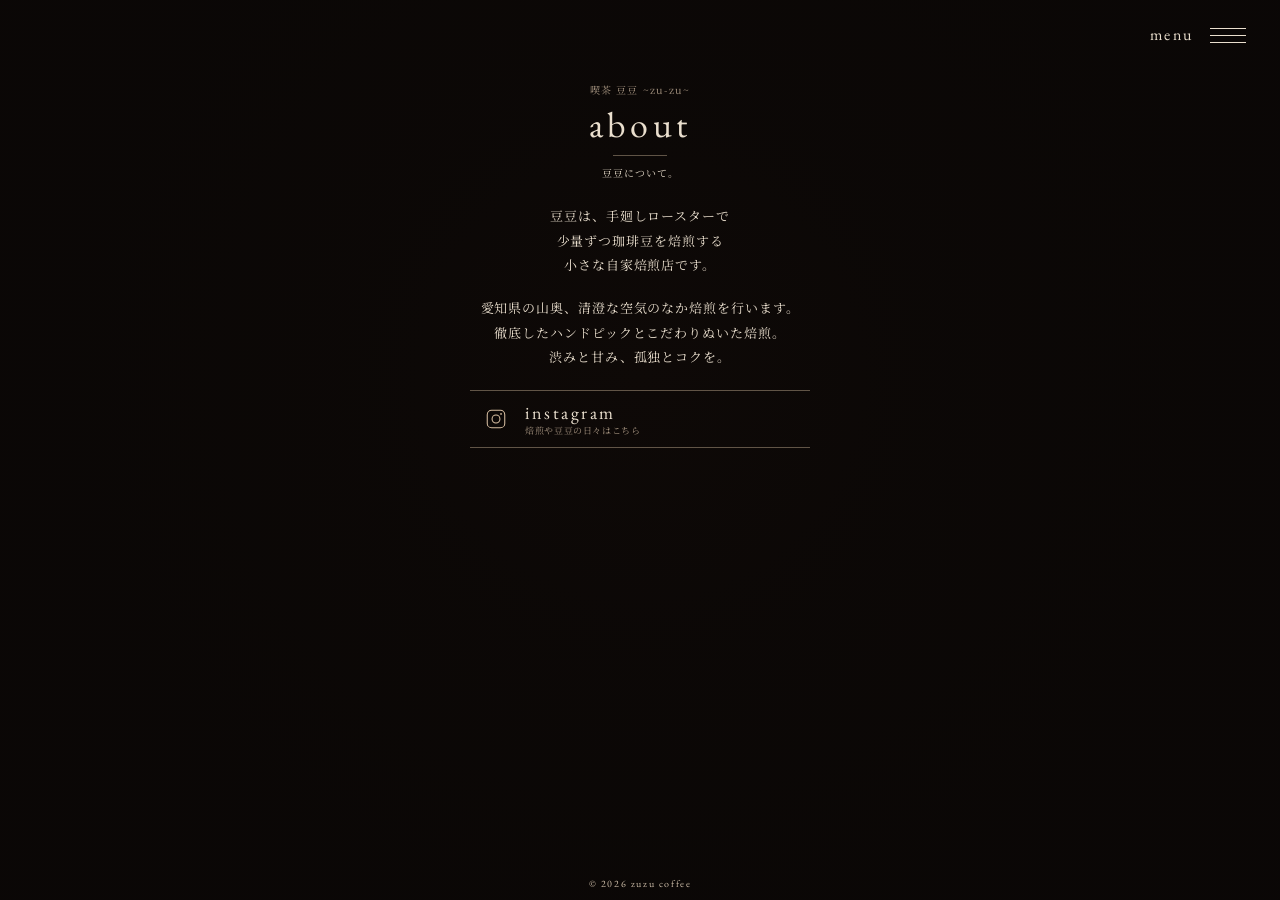
==== commit cb5dbe14: "Update about.html" ====
--- a/about.html
+++ b/about.html
@@ -151,11 +151,11 @@
 
     <p>
 
-      ただ苦いだけではない深煎り。<br>
-
-      しっかりとしたコクの中に、<br>
-
-      じんわり甘さが残る珈琲を。
+      愛知県の山奥、清澄な空気のなか焙煎を行います。<br>
+
+      徹底したハンドピックとこだわりぬいた焙煎。<br>
+
+      渋みと甘み、孤独とコクを。
 
     </p>
 
--- a/style.css
+++ b/style.css
@@ -29,6 +29,12 @@
   background:var(--bg);
 
   font-family:"Noto Serif JP",serif;
+}
+
+
+button,
+a{
+  font:inherit;
 }
 
 
@@ -77,7 +83,7 @@
 
   justify-content:flex-end;
 
-  z-index:1000;
+  z-index:9999;
 
   pointer-events:none;
 }
@@ -88,15 +94,33 @@
    GLOBAL MENU
 ================================================== */
 
-.site-menu{
+.site-nav{
   position:relative;
 
   pointer-events:auto;
 }
 
 
-.site-menu summary{
-  list-style:none;
+/* trigger */
+
+.nav-trigger{
+  appearance:none;
+
+  -webkit-appearance:none;
+
+  border:0;
+
+  border-radius:0;
+
+  outline:0;
+
+  margin:0;
+
+  padding:9px 0;
+
+  background:transparent;
+
+  color:var(--cream);
 
   display:flex;
 
@@ -104,29 +128,13 @@
 
   gap:16px;
 
-  padding:9px 0;
-
-  color:var(--cream);
-
   cursor:pointer;
 
-  user-select:none;
-
   font-family:"EB Garamond",serif;
 }
 
 
-.site-menu summary::-webkit-details-marker{
-  display:none;
-}
-
-
-.site-menu summary::marker{
-  content:"";
-}
-
-
-.menu-word{
+.nav-word{
   font-size:16px;
 
   line-height:1;
@@ -135,7 +143,7 @@
 }
 
 
-.hamburger{
+.nav-lines{
   width:36px;
 
   display:flex;
@@ -146,28 +154,34 @@
 }
 
 
-.hamburger i{
+.nav-lines i{
   display:block;
 
   width:36px;
 
   height:1px;
 
+  margin:0;
+
+  padding:0;
+
   background:var(--cream);
+
+  border:0;
 }
 
 
 
 /* dropdown */
 
-.menu-dropdown{
+.nav-menu{
   position:absolute;
 
-  top:100%;
+  top:40px;
 
   right:0;
 
-  width:138px;
+  width:142px;
 
   padding:7px 12px;
 
@@ -180,19 +194,37 @@
 
   box-shadow:
     0 12px 28px
-    rgba(0,0,0,.25);
-}
-
-
-.menu-dropdown a,
-.menu-dropdown a:link,
-.menu-dropdown a:visited{
+    rgba(0,0,0,.28);
+
+  opacity:0;
+
+  visibility:hidden;
+
+  pointer-events:none;
+
+  transform:
+    translateY(-4px);
+
+  transition:
+    opacity .16s ease,
+    visibility .16s ease,
+    transform .16s ease;
+}
+
+
+.nav-menu a,
+.nav-menu a:link,
+.nav-menu a:visited{
   display:block;
 
+  margin:0;
+
   padding:7px 2px;
 
   color:var(--cream);
 
+  background:transparent;
+
   text-decoration:none;
 
   text-align:right;
@@ -207,29 +239,41 @@
 }
 
 
-.menu-dropdown a:hover{
+.nav-menu a:hover{
   opacity:.55;
 }
 
 
-/*
-  detailsが閉じている時は
-  dropdownを表示しない
-*/
-
-.site-menu:not([open]) .menu-dropdown{
-  display:none;
-}
-
-
-/*
-  PCではhoverだけで表示
-*/
+
+/* tap / click */
+
+.site-nav.is-open .nav-menu{
+  opacity:1;
+
+  visibility:visible;
+
+  pointer-events:auto;
+
+  transform:
+    translateY(0);
+}
+
+
+
+/* PC hover */
 
 @media(hover:hover){
 
-  .site-menu:not([open]):hover .menu-dropdown{
-    display:block;
+  .site-nav:hover .nav-menu,
+  .site-nav:focus-within .nav-menu{
+    opacity:1;
+
+    visibility:visible;
+
+    pointer-events:auto;
+
+    transform:
+      translateY(0);
   }
 
 }
@@ -352,6 +396,7 @@
   12%{
     transform:
       translateX(-3px)
+      translateY(0)
       rotate(-6deg);
   }
 
@@ -383,6 +428,7 @@
   75%{
     transform:
       translateX(-2px)
+      translateY(0)
       rotate(-13deg);
   }
 
@@ -390,12 +436,15 @@
   86%{
     transform:
       translateX(1px)
+      translateY(0)
       rotate(6deg);
   }
 
 
   94%{
     transform:
+      translateX(0)
+      translateY(0)
       rotate(-2deg);
   }
 
@@ -452,7 +501,11 @@
   letter-spacing:.1em;
 }
 
-
+tag ruby rt{
+  font-size:.55em;
+  color:var(--muted);
+  letter-spacing:0;
+}
 
 /* ==================================================
    HOME LINKS
@@ -522,8 +575,17 @@
 
 
 /* ==================================================
-   BEANS PAGE
+   BEANS
 ================================================== */
+
+.beans-body{
+  min-height:100svh;
+
+  display:flex;
+
+  flex-direction:column;
+}
+
 
 .beans-page{
   width:
@@ -532,6 +594,8 @@
       calc(100% - 60px)
     );
 
+  flex:1;
+
   margin:
     0
     auto;
@@ -539,14 +603,17 @@
   padding:
     76px
     0
-    14px;
-}
-
-
-
-/* header */
+    12px;
+
+  display:flex;
+
+  flex-direction:column;
+}
+
 
 .beans-head{
+  flex:0 0 auto;
+
   margin-bottom:10px;
 
   padding-bottom:9px;
@@ -617,6 +684,10 @@
 /* products */
 
 .beans-products{
+  flex:1;
+
+  min-height:0;
+
   display:grid;
 
   grid-template-columns:
@@ -630,9 +701,9 @@
 
 
 .bean-product{
-  height:380px;
-
   min-width:0;
+
+  min-height:0;
 
   display:grid;
 
@@ -807,8 +878,17 @@
 
 
 /* ==================================================
-   SUB PAGE
+   ABOUT / CONTACT
 ================================================== */
+
+.sub-body{
+  min-height:100svh;
+
+  display:flex;
+
+  flex-direction:column;
+}
+
 
 .sub-page{
   width:
@@ -817,8 +897,7 @@
       calc(100% - 44px)
     );
 
-  min-height:
-    calc(100svh - 28px);
+  flex:1;
 
   margin:
     0
@@ -886,9 +965,7 @@
 
 
 
-/* ==================================================
-   ABOUT
-================================================== */
+/* ABOUT */
 
 .about-content{
   width:
@@ -994,9 +1071,7 @@
 
 
 
-/* ==================================================
-   CONTACT
-================================================== */
+/* CONTACT */
 
 .contact-content{
   width:
@@ -1087,6 +1162,8 @@
 ================================================== */
 
 footer{
+  flex:0 0 auto;
+
   text-align:center;
 
   padding:
@@ -1123,7 +1200,7 @@
   }
 
 
-  .site-menu summary{
+  .nav-trigger{
     gap:10px;
 
     padding:
@@ -1132,24 +1209,26 @@
   }
 
 
-  .menu-word{
+  .nav-word{
     font-size:14px;
   }
 
 
-  .hamburger{
+  .nav-lines{
     width:29px;
 
     gap:5px;
   }
 
 
-  .hamburger i{
+  .nav-lines i{
     width:29px;
   }
 
 
-  .menu-dropdown{
+  .nav-menu{
+    top:35px;
+
     width:120px;
 
     padding:
@@ -1158,9 +1237,9 @@
   }
 
 
-  .menu-dropdown a,
-  .menu-dropdown a:link,
-  .menu-dropdown a:visited{
+  .nav-menu a,
+  .nav-menu a:link,
+  .nav-menu a:visited{
     padding:
       6px
       1px;
@@ -1170,7 +1249,7 @@
 
 
 
-  /* home */
+  /* HOME */
 
   .hero{
     padding:
@@ -1263,31 +1342,20 @@
 
 
 
-  /* beans */
+  /* BEANS */
 
   .beans-page{
     width:
       calc(100% - 20px);
-
-    height:
-      calc(100svh - 20px);
-
-    min-height:500px;
 
     padding:
       56px
       0
       6px;
-
-    display:flex;
-
-    flex-direction:column;
   }
 
 
   .beans-head{
-    flex:0 0 auto;
-
     margin-bottom:5px;
 
     padding-bottom:5px;
@@ -1322,10 +1390,6 @@
 
 
   .beans-products{
-    flex:1;
-
-    min-height:0;
-
     grid-template-columns:1fr;
 
     grid-template-rows:
@@ -1339,10 +1403,6 @@
 
 
   .bean-product{
-    height:auto;
-
-    min-height:0;
-
     grid-template-columns:
       29%
       71%;
@@ -1427,14 +1487,11 @@
 
 
 
-  /* about / contact */
+  /* ABOUT / CONTACT */
 
   .sub-page{
     width:
       calc(100% - 28px);
-
-    min-height:
-      calc(100svh - 22px);
 
     padding:
       58px
@@ -1547,3 +1604,17 @@
   }
 
 }
+
+
+
+/* ==================================================
+   ACCESSIBILITY
+================================================== */
+
+@media(prefers-reduced-motion:reduce){
+
+  .mascot.is-falling{
+    animation:none;
+  }
+
+}
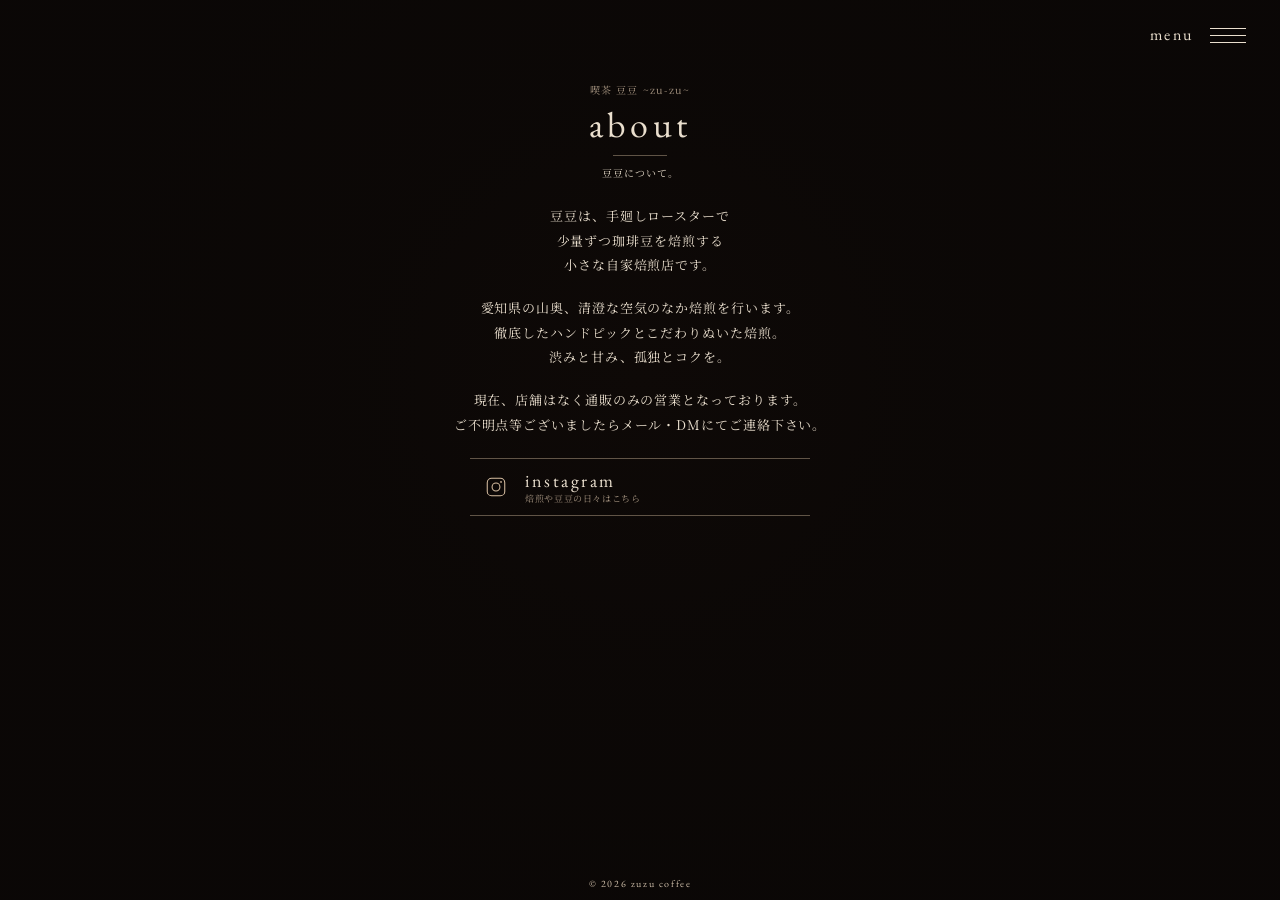
==== commit ba1d9086: "about.html を更新" ====
--- a/about.html
+++ b/about.html
@@ -158,6 +158,14 @@
       渋みと甘み、孤独とコクを。
 
     </p>
+    
+    <p>
+      
+      現在、店舗はなく通販のみの営業となっております。<br>
+        
+      ご不明点等ございましたらメール・DMにてご連絡下さい。
+      
+    </p>
 
 
 
--- a/style.css
+++ b/style.css
@@ -816,6 +816,13 @@
   letter-spacing:.05em;
 }
 
+bean-description ruby rt{
+  font-size:.6em;
+
+  color:var(--muted);
+
+  letter-spacing:0;
+}
 
 .bean-spec{
   margin:0;
@@ -1392,15 +1399,10 @@
   .beans-products{
     grid-template-columns:1fr;
 
-    grid-template-rows:
-      repeat(
-        2,
-        minmax(0,1fr)
-      );
+    grid-template-rows:none;
 
     gap:5px;
   }
-
 
   .bean-product{
     grid-template-columns:
